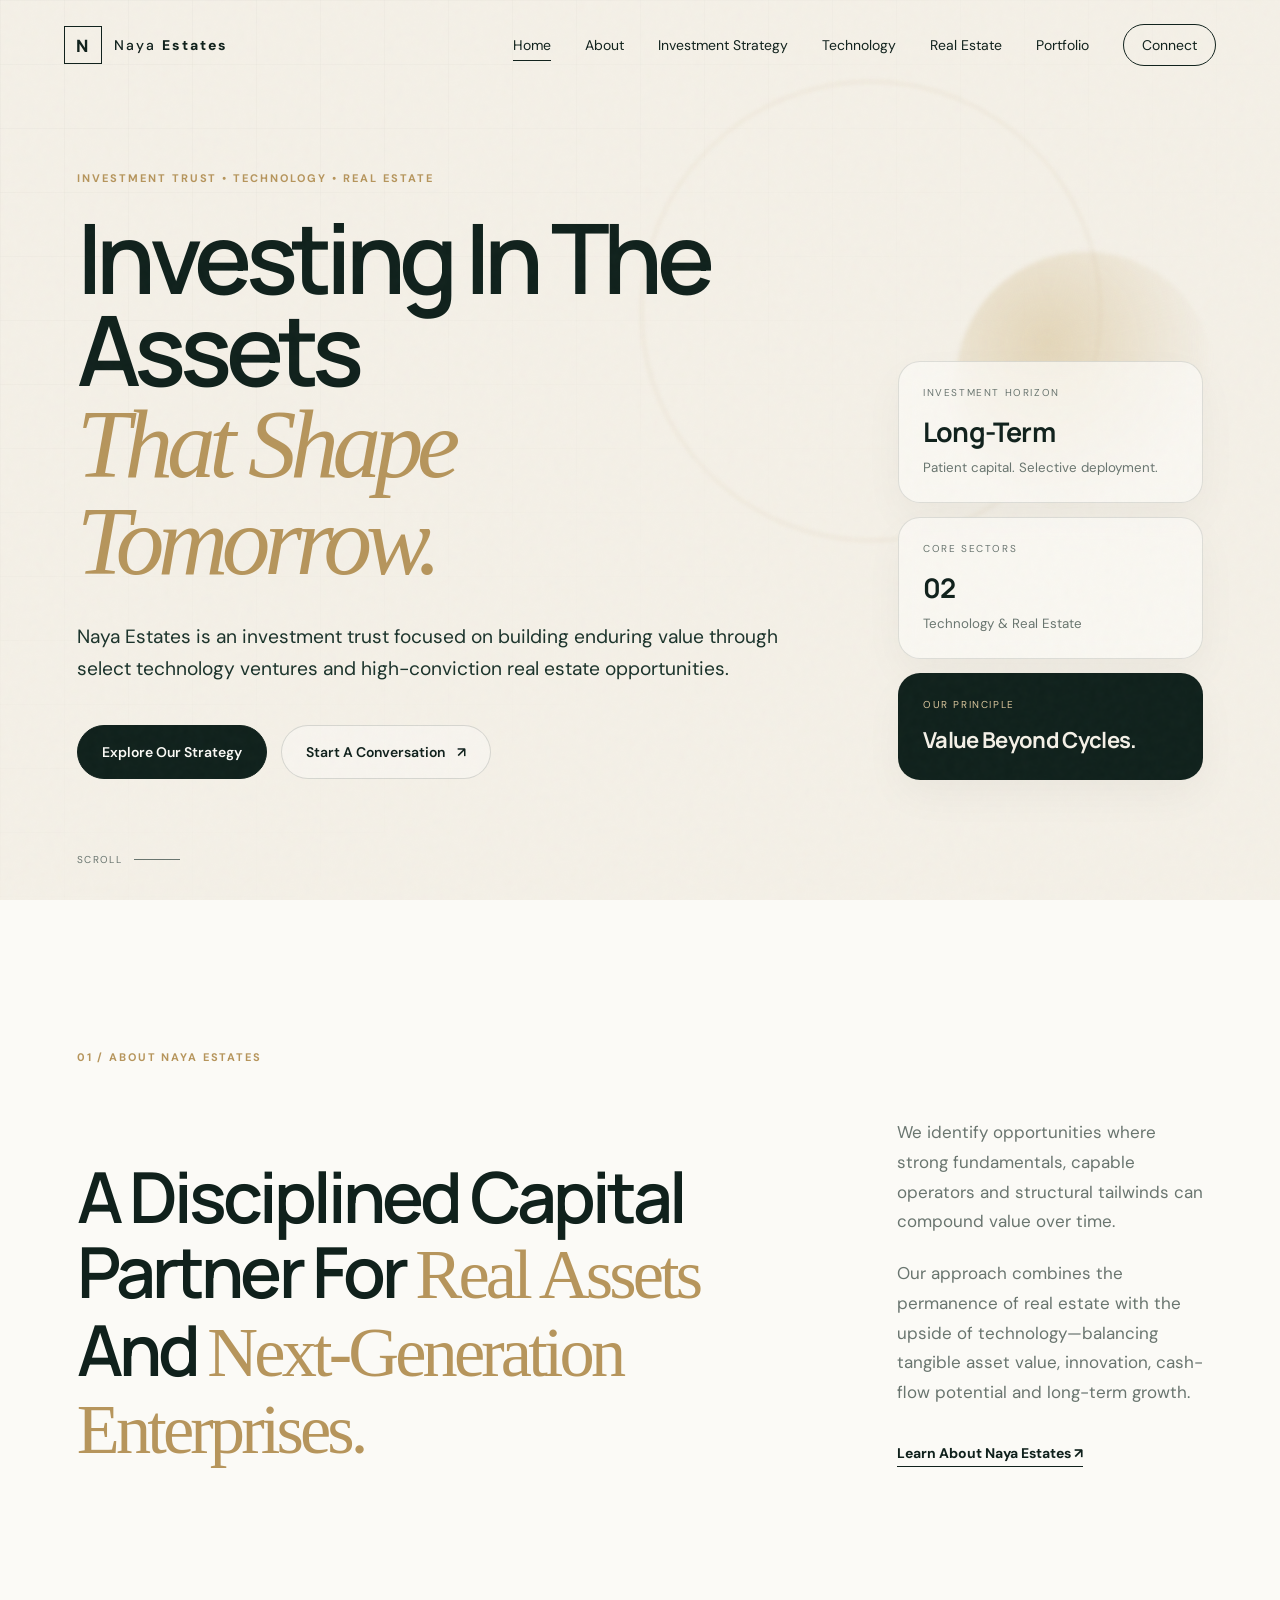
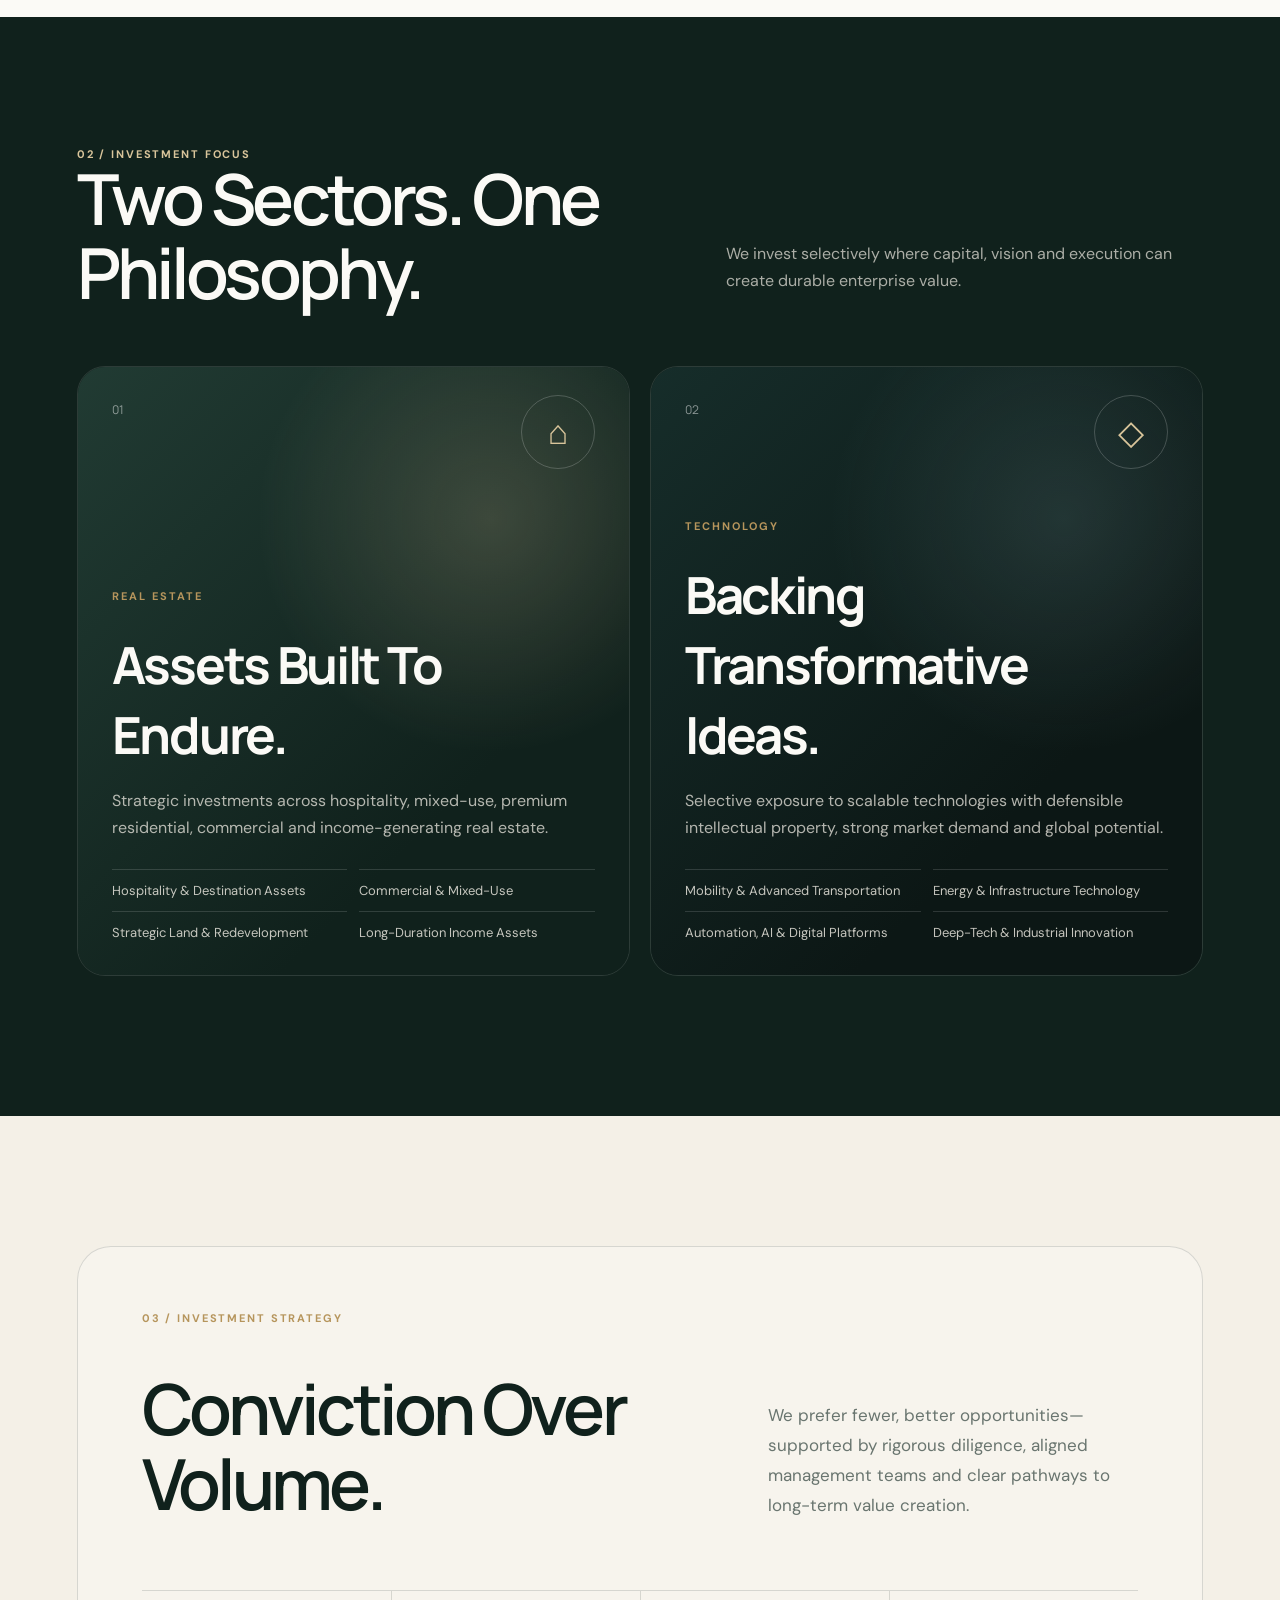
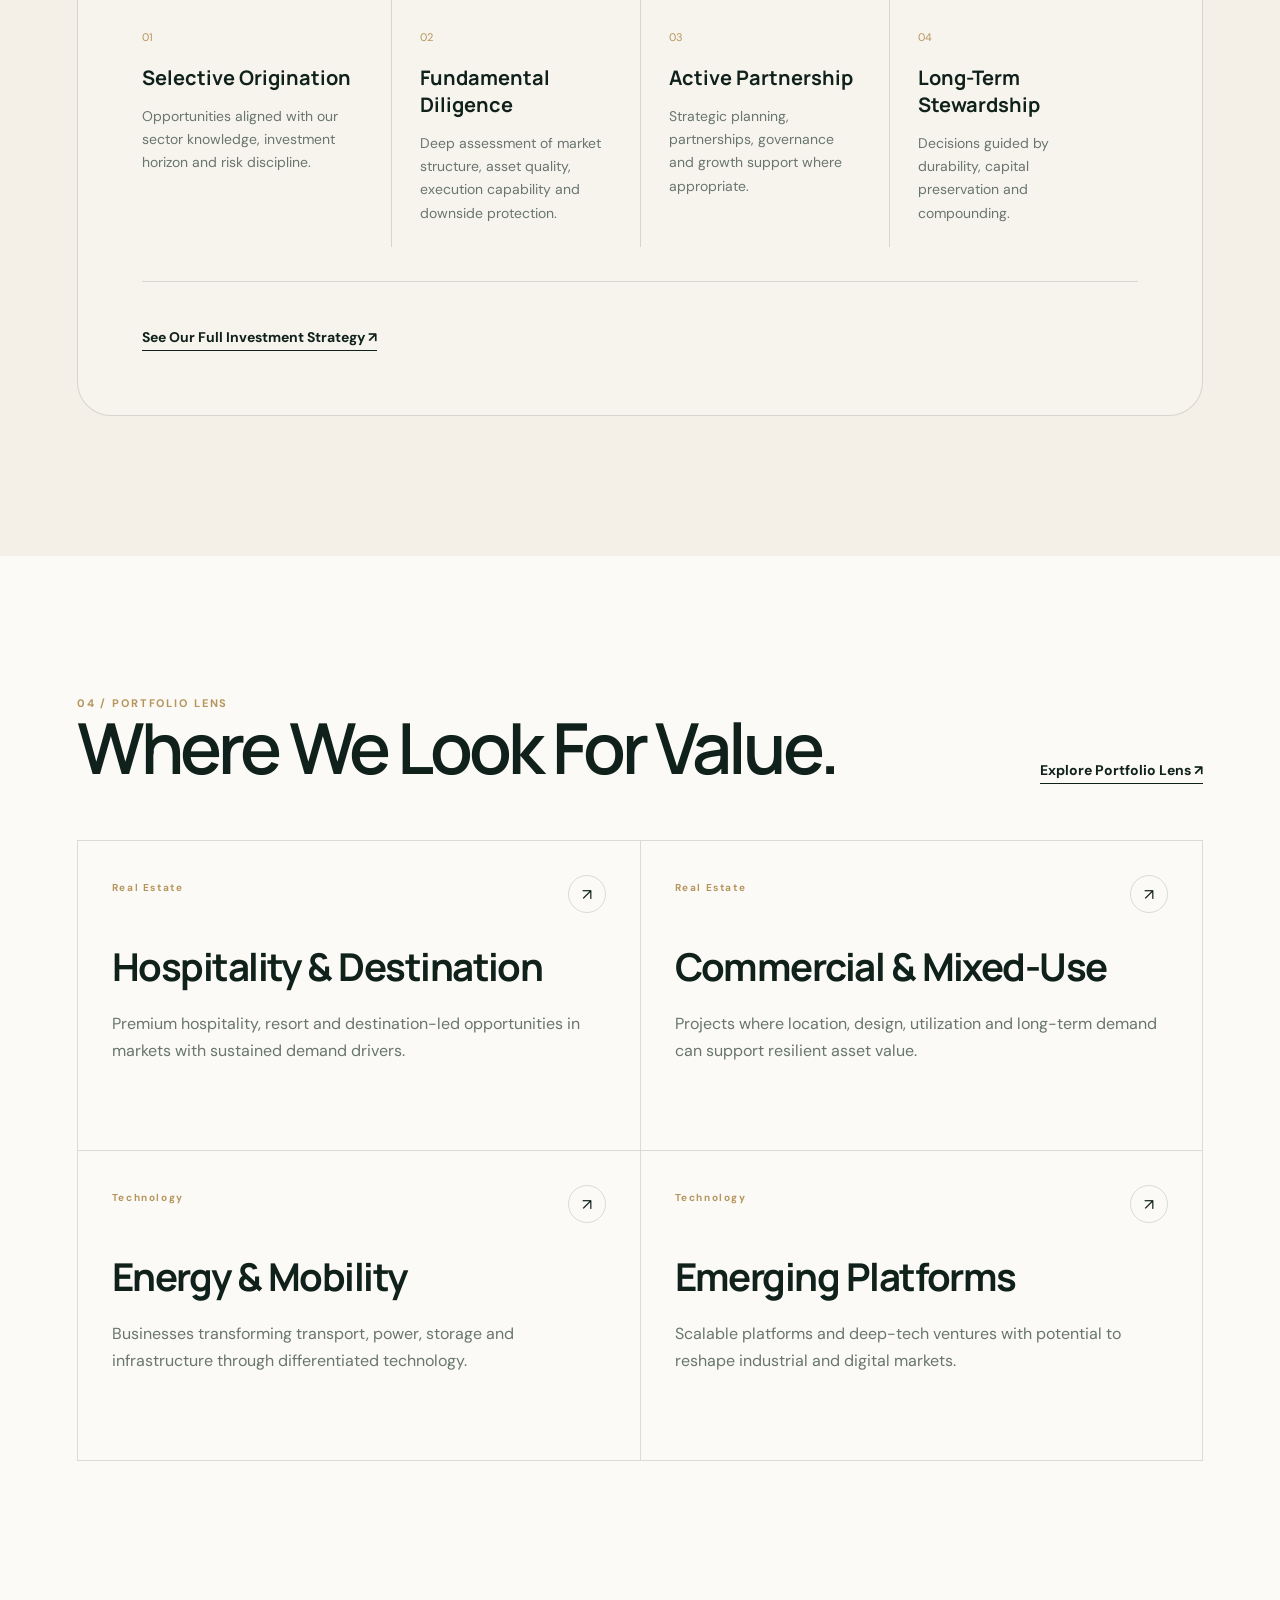
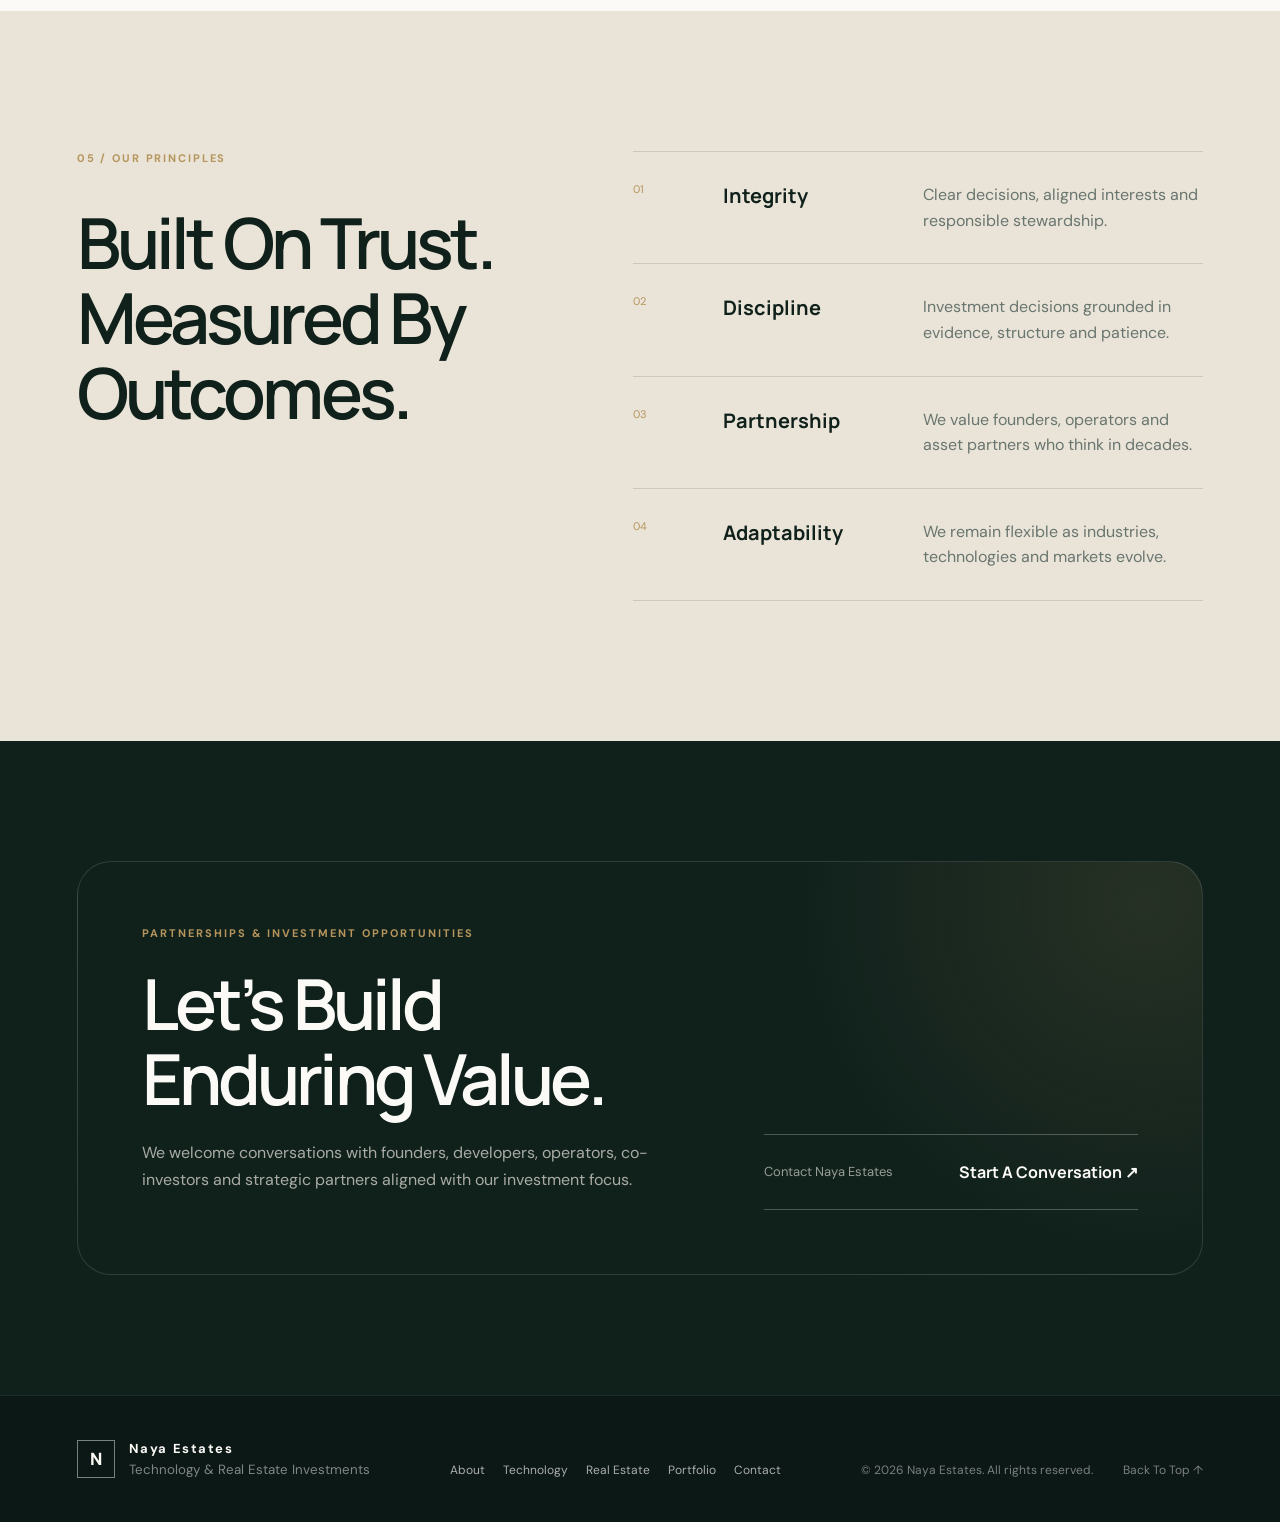
==== index.html @ cbfc8e8f "init" ====
<!DOCTYPE html>
<html lang="en">
<head>
  <meta charset="UTF-8" />
  <meta name="viewport" content="width=device-width, initial-scale=1.0" />
  <meta name="description" content="Naya Estates is an investment trust focused on technology and real estate opportunities designed for long-term value creation." />
  <title>Technology & Real Estate Investments | Naya Estates</title>
  <link rel="preconnect" href="https://fonts.googleapis.com">
  <link rel="preconnect" href="https://fonts.gstatic.com" crossorigin>
  <link href="https://fonts.googleapis.com/css2?family=DM+Sans:wght@400;500;600;700&family=Manrope:wght@400;500;600;700;800&display=swap" rel="stylesheet">
  <link rel="stylesheet" href="styles.css" />
</head>
<body>
  <div class="noise"></div>
  <header class="site-header" id="top">
    <a class="brand" href="index.html" aria-label="Naya Estates home">
      <span class="brand-mark">N</span>
      <span class="brand-text">Naya <strong>Estates</strong></span>
    </a>
    <button class="nav-toggle" aria-label="Toggle navigation" aria-expanded="false"><span></span><span></span></button>
    <nav class="site-nav"><a href="index.html" class="active">Home</a>
<a href="about.html" class="">About</a>
<a href="investment-strategy.html" class="">Investment Strategy</a>
<a href="technology.html" class="">Technology</a>
<a href="real-estate.html" class="">Real Estate</a>
<a href="portfolio.html" class="">Portfolio</a><a href="contact.html" class="nav-cta ">Connect</a></nav>
  </header>
  <main>
<section class="hero section-pad">
  <div class="hero-grid"></div><div class="orb orb-one"></div><div class="orb orb-two"></div>
  <div class="hero-copy reveal">
    <p class="eyebrow">Investment Trust • Technology • Real Estate</p>
    <h1>Investing In The Assets<br><em>That Shape Tomorrow.</em></h1>
    <p class="hero-lead">Naya Estates is an investment trust focused on building enduring value through select technology ventures and high-conviction real estate opportunities.</p>
    <div class="hero-actions"><a class="btn btn-primary" href="investment-strategy.html">Explore Our Strategy</a><a class="btn btn-ghost" href="contact.html">Start A Conversation <span>↗</span></a></div>
  </div>
  <div class="hero-aside reveal delay-1">
    <div class="metric-card"><span class="metric-label">Investment Horizon</span><strong>Long-Term</strong><small>Patient capital. Selective deployment.</small></div>
    <div class="metric-card"><span class="metric-label">Core Sectors</span><strong>02</strong><small>Technology & Real Estate</small></div>
    <div class="metric-card accent-card"><span class="metric-label">Our Principle</span><strong>Value Beyond Cycles.</strong></div>
  </div>
  <a class="scroll-cue" href="#about"><span>Scroll</span><i></i></a>
</section>
<section class="statement section-pad" id="about">
  <div class="section-kicker reveal">01 / About Naya Estates</div>
  <div class="statement-grid">
    <h2 class="reveal">A Disciplined Capital Partner For <span>Real Assets</span> And <span>Next-Generation Enterprises.</span></h2>
    <div class="statement-copy reveal delay-1"><p>We identify opportunities where strong fundamentals, capable operators and structural tailwinds can compound value over time.</p><p>Our approach combines the permanence of real estate with the upside of technology—balancing tangible asset value, innovation, cash-flow potential and long-term growth.</p><a class="text-link" href="about.html">Learn About Naya Estates ↗</a></div>
  </div>
</section>
<section class="focus section-pad">
  <div class="section-head"><div><div class="section-kicker reveal">02 / Investment Focus</div><h2 class="reveal">Two Sectors. One Philosophy.</h2></div><p class="section-intro reveal delay-1">We invest selectively where capital, vision and execution can create durable enterprise value.</p></div>
  <div class="focus-grid">
    <a href="real-estate.html" class="focus-card real-estate reveal"><div class="focus-number">01</div><div class="focus-icon">⌂</div><div class="focus-content"><p class="eyebrow">Real Estate</p><h3>Assets Built To Endure.</h3><p>Strategic investments across hospitality, mixed-use, premium residential, commercial and income-generating real estate.</p><ul><li>Hospitality & Destination Assets</li><li>Commercial & Mixed-Use</li><li>Strategic Land & Redevelopment</li><li>Long-Duration Income Assets</li></ul></div></a>
    <a href="technology.html" class="focus-card technology reveal delay-1"><div class="focus-number">02</div><div class="focus-icon">◇</div><div class="focus-content"><p class="eyebrow">Technology</p><h3>Backing Transformative Ideas.</h3><p>Selective exposure to scalable technologies with defensible intellectual property, strong market demand and global potential.</p><ul><li>Mobility & Advanced Transportation</li><li>Energy & Infrastructure Technology</li><li>Automation, AI & Digital Platforms</li><li>Deep-Tech & Industrial Innovation</li></ul></div></a>
  </div>
</section>
<section class="strategy section-pad">
  <div class="strategy-panel"><div class="section-kicker reveal">03 / Investment Strategy</div><div class="strategy-top"><h2 class="reveal">Conviction Over Volume.</h2><p class="reveal delay-1">We prefer fewer, better opportunities—supported by rigorous diligence, aligned management teams and clear pathways to long-term value creation.</p></div>
  <div class="strategy-grid"><div class="strategy-item reveal"><span>01</span><h3>Selective Origination</h3><p>Opportunities aligned with our sector knowledge, investment horizon and risk discipline.</p></div><div class="strategy-item reveal delay-1"><span>02</span><h3>Fundamental Diligence</h3><p>Deep assessment of market structure, asset quality, execution capability and downside protection.</p></div><div class="strategy-item reveal delay-2"><span>03</span><h3>Active Partnership</h3><p>Strategic planning, partnerships, governance and growth support where appropriate.</p></div><div class="strategy-item reveal delay-3"><span>04</span><h3>Long-Term Stewardship</h3><p>Decisions guided by durability, capital preservation and compounding.</p></div></div>
  <div class="panel-action"><a class="text-link" href="investment-strategy.html">See Our Full Investment Strategy ↗</a></div></div>
</section>
<section class="portfolio section-pad">
  <div class="section-head"><div><div class="section-kicker reveal">04 / Portfolio Lens</div><h2 class="reveal">Where We Look For Value.</h2></div><a class="text-link reveal" href="portfolio.html">Explore Portfolio Lens ↗</a></div>
  <div class="portfolio-grid"><article class="portfolio-card reveal"><span>Real Estate</span><h3>Hospitality & Destination</h3><p>Premium hospitality, resort and destination-led opportunities in markets with sustained demand drivers.</p><div class="card-arrow">↗</div></article><article class="portfolio-card reveal delay-1"><span>Real Estate</span><h3>Commercial & Mixed-Use</h3><p>Projects where location, design, utilization and long-term demand can support resilient asset value.</p><div class="card-arrow">↗</div></article><article class="portfolio-card reveal delay-2"><span>Technology</span><h3>Energy & Mobility</h3><p>Businesses transforming transport, power, storage and infrastructure through differentiated technology.</p><div class="card-arrow">↗</div></article><article class="portfolio-card reveal delay-3"><span>Technology</span><h3>Emerging Platforms</h3><p>Scalable platforms and deep-tech ventures with potential to reshape industrial and digital markets.</p><div class="card-arrow">↗</div></article></div>
</section>
<section class="principles section-pad"><div class="principles-copy reveal"><div class="section-kicker">05 / Our Principles</div><h2>Built On Trust.<br>Measured By Outcomes.</h2></div><div class="principles-list"><div class="principle reveal"><span>01</span><strong>Integrity</strong><p>Clear decisions, aligned interests and responsible stewardship.</p></div><div class="principle reveal delay-1"><span>02</span><strong>Discipline</strong><p>Investment decisions grounded in evidence, structure and patience.</p></div><div class="principle reveal delay-2"><span>03</span><strong>Partnership</strong><p>We value founders, operators and asset partners who think in decades.</p></div><div class="principle reveal delay-3"><span>04</span><strong>Adaptability</strong><p>We remain flexible as industries, technologies and markets evolve.</p></div></div></section>
<section class="contact section-pad"><div class="contact-panel reveal"><div><p class="eyebrow">Partnerships & Investment Opportunities</p><h2>Let’s Build Enduring Value.</h2><p>We welcome conversations with founders, developers, operators, co-investors and strategic partners aligned with our investment focus.</p></div><a href="contact.html" class="contact-link"><span>Contact Naya Estates</span><strong>Start A Conversation ↗</strong></a></div></section>
</main>
  <footer>
    <div class="footer-brand"><span class="brand-mark">N</span><div><strong>Naya Estates</strong><small>Technology & Real Estate Investments</small></div></div>
    <div class="footer-links"><a href="about.html">About</a><a href="technology.html">Technology</a><a href="real-estate.html">Real Estate</a><a href="portfolio.html">Portfolio</a><a href="contact.html">Contact</a></div>
    <div class="footer-meta"><span>© <span id="year"></span> Naya Estates. All rights reserved.</span><a href="#top">Back To Top ↑</a></div>
  </footer>
  <script src="script.js"></script>
</body>
</html>
---- styles.css ----
:root {
  --ink: #10211c;
  --ink-2: #1b332b;
  --cream: #f4f0e7;
  --paper: #fbfaf6;
  --gold: #b6955c;
  --gold-light: #d9c59b;
  --sage: #8a9b90;
  --line: rgba(16, 33, 28, .14);
  --muted: #69756f;
  --white: #fff;
  --radius: 28px;
  --shadow: 0 24px 60px rgba(16, 33, 28, .08);
}

* { box-sizing: border-box; }
html { scroll-behavior: smooth; }
body {
  margin: 0;
  font-family: "DM Sans", sans-serif;
  color: var(--ink);
  background: var(--paper);
  overflow-x: hidden;
}
body.nav-open { overflow: hidden; }

a { color: inherit; text-decoration: none; }
button { font: inherit; }

.noise {
  position: fixed; inset: 0; pointer-events: none; z-index: 50; opacity: .025;
  background-image: url("data:image/svg+xml,%3Csvg viewBox='0 0 120 120' xmlns='http://www.w3.org/2000/svg'%3E%3Cfilter id='n'%3E%3CfeTurbulence type='fractalNoise' baseFrequency='.9' numOctaves='3' stitchTiles='stitch'/%3E%3C/filter%3E%3Crect width='100%25' height='100%25' filter='url(%23n)' opacity='1'/%3E%3C/svg%3E");
}

.site-header {
  position: fixed; top: 0; left: 0; right: 0; z-index: 40;
  display: flex; align-items: center; justify-content: space-between;
  padding: 24px clamp(24px, 5vw, 80px);
  transition: .35s ease;
}
.site-header.scrolled {
  background: rgba(251, 250, 246, .88);
  backdrop-filter: blur(18px);
  border-bottom: 1px solid var(--line);
  padding-top: 15px; padding-bottom: 15px;
}
.brand { display: flex; align-items: center; gap: 12px; letter-spacing: .13em; }
.brand-mark {
  width: 38px; height: 38px; border: 1px solid var(--ink); display: grid; place-items: center;
  font-family: "Manrope"; font-weight: 800; font-size: 17px;
}
.brand-text { font-size: 14px; font-weight: 500; }
.brand-text strong { font-weight: 800; }
.site-nav { display: flex; align-items: center; gap: 34px; font-size: 14px; }
.site-nav a { position: relative; }
.site-nav a:not(.nav-cta)::after {
  content: ""; position: absolute; left: 0; bottom: -7px; height: 1px; width: 0; background: var(--ink); transition: width .25s ease;
}
.site-nav a:hover::after { width: 100%; }
.nav-cta { border: 1px solid var(--ink); padding: 11px 18px; border-radius: 999px; }
.nav-cta:hover { background: var(--ink); color: var(--paper); }
.nav-toggle { display: none; background: transparent; border: 0; width: 42px; height: 42px; padding: 9px; }
.nav-toggle span { display: block; height: 1px; background: var(--ink); margin: 7px 0; transition: .25s ease; }

.section-pad { padding-left: clamp(24px, 6vw, 100px); padding-right: clamp(24px, 6vw, 100px); }
.hero {
  min-height: 100vh; position: relative; display: grid; grid-template-columns: minmax(0, 1.6fr) minmax(280px, .65fr);
  gap: 70px; align-items: center; padding-top: 130px; padding-bottom: 80px; background: var(--cream); overflow: hidden;
}
.hero-grid { position: absolute; inset: 0; opacity: .16; background-image: linear-gradient(var(--line) 1px, transparent 1px), linear-gradient(90deg, var(--line) 1px, transparent 1px); background-size: 64px 64px; mask-image: linear-gradient(to bottom right, black, transparent 75%); }
.orb { position: absolute; border-radius: 50%; filter: blur(2px); }
.orb-one { width: 460px; height: 460px; right: 14%; top: 9%; border: 1px solid rgba(182,149,92,.28); }
.orb-two { width: 260px; height: 260px; right: 5%; top: 28%; background: radial-gradient(circle at 35% 35%, rgba(217,197,155,.6), rgba(182,149,92,.05) 60%, transparent 70%); }
.hero-copy { max-width: 980px; position: relative; z-index: 2; }
.eyebrow { text-transform: uppercase; letter-spacing: .18em; font-size: 11px; font-weight: 700; color: var(--gold); margin: 0 0 26px; }
.hero h1, h2, h3 { font-family: "Manrope", sans-serif; }
.hero h1 { margin: 0; font-size: clamp(52px, 7.6vw, 118px); line-height: .94; letter-spacing: -.065em; font-weight: 600; max-width: 1050px; }
.hero h1 em { font-family: Georgia, serif; font-weight: 400; color: var(--gold); }
.hero-lead { max-width: 720px; margin: 34px 0 0; font-size: clamp(17px, 1.5vw, 22px); line-height: 1.65; color: var(--ink-2); }
.hero-actions { display: flex; gap: 14px; margin-top: 40px; flex-wrap: wrap; }
.btn { display: inline-flex; align-items: center; justify-content: center; min-height: 54px; padding: 0 24px; border-radius: 999px; font-weight: 600; font-size: 14px; transition: .25s ease; }
.btn-primary { background: var(--ink); color: var(--paper); border: 1px solid var(--ink); }
.btn-primary:hover { transform: translateY(-2px); background: var(--ink-2); }
.btn-ghost { border: 1px solid var(--line); background: rgba(255,255,255,.3); }
.btn-ghost span { margin-left: 12px; }
.btn-ghost:hover { border-color: var(--ink); }
.hero-aside { display: grid; gap: 14px; position: relative; z-index: 2; align-self: end; padding-bottom: 40px; }
.metric-card { background: rgba(251,250,246,.72); border: 1px solid rgba(16,33,28,.12); backdrop-filter: blur(10px); padding: 24px; border-radius: 22px; box-shadow: 0 16px 40px rgba(16,33,28,.04); }
.metric-label { display: block; font-size: 10px; text-transform: uppercase; letter-spacing: .16em; color: var(--muted); margin-bottom: 14px; }
.metric-card strong { display: block; font-family: "Manrope"; font-size: 27px; letter-spacing: -.03em; }
.metric-card small { display: block; color: var(--muted); margin-top: 8px; line-height: 1.5; }
.accent-card { background: var(--ink); color: var(--cream); }
.accent-card .metric-label { color: var(--gold-light); }
.accent-card strong { font-size: 22px; }
.scroll-cue { position: absolute; left: clamp(24px, 6vw, 100px); bottom: 34px; display: flex; gap: 12px; align-items: center; font-size: 10px; letter-spacing: .14em; text-transform: uppercase; color: var(--muted); }
.scroll-cue i { width: 46px; height: 1px; background: currentColor; }

.section-kicker { font-size: 11px; text-transform: uppercase; letter-spacing: .17em; color: var(--gold); font-weight: 700; }
.statement { padding-top: 150px; padding-bottom: 150px; }
.statement-grid { display: grid; grid-template-columns: minmax(0, 1.55fr) minmax(260px, .65fr); gap: 90px; margin-top: 54px; align-items: end; }
.statement h2, .section-head h2, .strategy h2, .principles h2, .contact h2 { margin: 0; font-size: clamp(40px, 5.5vw, 82px); line-height: 1.06; letter-spacing: -.055em; font-weight: 600; }
.statement h2 span { font-family: Georgia, serif; font-weight: 400; color: var(--gold); }
.statement-copy p { color: var(--muted); font-size: 17px; line-height: 1.75; margin: 0 0 22px; }

.focus { padding-top: 130px; padding-bottom: 140px; background: var(--ink); color: var(--paper); }
.section-head { display: flex; align-items: end; justify-content: space-between; gap: 40px; margin-bottom: 56px; }
.focus .section-kicker { color: var(--gold-light); }
.focus .section-intro { color: rgba(244,240,231,.68); }
.section-intro { max-width: 480px; line-height: 1.7; color: var(--muted); }
.focus-grid { display: grid; grid-template-columns: 1fr 1fr; gap: 20px; }
.focus-card { min-height: 610px; border-radius: var(--radius); padding: 34px; overflow: hidden; position: relative; display: flex; flex-direction: column; justify-content: space-between; border: 1px solid rgba(255,255,255,.12); }
.focus-card::before { content: ""; position: absolute; inset: 0; transition: transform .5s ease; }
.focus-card:hover::before { transform: scale(1.04); }
.real-estate::before { background: radial-gradient(circle at 75% 25%, rgba(217,197,155,.2), transparent 38%), linear-gradient(135deg, #213b33, #10211c 70%); }
.technology::before { background: radial-gradient(circle at 75% 25%, rgba(122,160,165,.18), transparent 38%), linear-gradient(135deg, #162d2a, #0c1715 70%); }
.focus-number, .focus-icon, .focus-content { position: relative; z-index: 1; }
.focus-number { font-family: "Manrope"; font-size: 12px; color: rgba(255,255,255,.5); }
.focus-icon { position: absolute; right: 34px; top: 28px; width: 74px; height: 74px; border-radius: 50%; border: 1px solid rgba(255,255,255,.2); display: grid; place-items: center; font-size: 34px; color: var(--gold-light); }
.focus-content { max-width: 610px; }
.focus-card h3 { margin: 0 0 18px; font-size: clamp(34px, 4vw, 58px); letter-spacing: -.045em; }
.focus-card p:not(.eyebrow) { color: rgba(244,240,231,.72); max-width: 540px; line-height: 1.7; }
.focus-card ul { list-style: none; padding: 0; margin: 28px 0 0; display: grid; grid-template-columns: 1fr 1fr; gap: 12px; }
.focus-card li { border-top: 1px solid rgba(255,255,255,.14); padding-top: 12px; font-size: 13px; color: rgba(244,240,231,.8); }

.strategy { padding-top: 130px; padding-bottom: 140px; background: var(--cream); }
.strategy-panel { border: 1px solid var(--line); border-radius: 34px; padding: clamp(28px, 5vw, 70px); background: rgba(255,255,255,.28); }
.strategy-top { display: grid; grid-template-columns: 1.2fr .8fr; gap: 70px; align-items: end; margin-top: 46px; padding-bottom: 70px; border-bottom: 1px solid var(--line); }
.strategy-top p { margin: 0; color: var(--muted); font-size: 17px; line-height: 1.75; }
.strategy-grid { display: grid; grid-template-columns: repeat(4, 1fr); }
.strategy-item { padding: 34px 28px 8px 0; }
.strategy-item + .strategy-item { border-left: 1px solid var(--line); padding-left: 28px; }
.strategy-item span { font-size: 11px; color: var(--gold); }
.strategy-item h3 { font-size: 20px; margin: 18px 0 12px; }
.strategy-item p { color: var(--muted); line-height: 1.65; font-size: 14px; }

.portfolio { padding-top: 140px; padding-bottom: 150px; }
.portfolio-grid { display: grid; grid-template-columns: repeat(2, 1fr); border-top: 1px solid var(--line); border-left: 1px solid var(--line); }
.portfolio-card { position: relative; min-height: 310px; padding: 34px; border-right: 1px solid var(--line); border-bottom: 1px solid var(--line); transition: .3s ease; }
.portfolio-card:hover { background: var(--cream); }
.portfolio-card > span { font-size: 10px; letter-spacing: .16em; color: var(--gold); font-weight: 700; }
.portfolio-card h3 { font-size: clamp(27px, 3vw, 42px); letter-spacing: -.04em; max-width: 440px; margin: 44px 0 18px; }
.portfolio-card p { max-width: 500px; color: var(--muted); line-height: 1.65; }
.card-arrow { position: absolute; top: 34px; right: 34px; width: 38px; height: 38px; border: 1px solid var(--line); border-radius: 50%; display: grid; place-items: center; }

.principles { padding-top: 140px; padding-bottom: 140px; background: #eae4d8; display: grid; grid-template-columns: .9fr 1.1fr; gap: 90px; }
.principles-copy { position: sticky; top: 120px; align-self: start; }
.principles-copy h2 { margin-top: 40px; }
.principles-list { border-top: 1px solid var(--line); }
.principle { display: grid; grid-template-columns: 70px 180px 1fr; gap: 20px; padding: 30px 0; border-bottom: 1px solid var(--line); align-items: start; }
.principle span { color: var(--gold); font-size: 11px; }
.principle strong { font-family: "Manrope"; font-size: 20px; }
.principle p { margin: 0; color: var(--muted); line-height: 1.6; }

.contact { padding-top: 120px; padding-bottom: 120px; background: var(--ink); color: var(--paper); }
.contact-panel { padding: clamp(34px, 5vw, 72px); border: 1px solid rgba(255,255,255,.13); border-radius: 34px; display: grid; grid-template-columns: 1.2fr .8fr; gap: 60px; align-items: end; background: radial-gradient(circle at 95% 10%, rgba(182,149,92,.14), transparent 32%); }
.contact h2 { margin-bottom: 24px; }
.contact p:not(.eyebrow) { max-width: 660px; color: rgba(244,240,231,.67); line-height: 1.7; }
.contact-link { padding: 26px 0; border-top: 1px solid rgba(255,255,255,.25); border-bottom: 1px solid rgba(255,255,255,.25); display: flex; justify-content: space-between; gap: 18px; align-items: center; }
.contact-link span { color: rgba(244,240,231,.6); font-size: 13px; }
.contact-link strong { font-family: "Manrope"; font-size: 16px; }

footer { background: #0c1815; color: var(--paper); padding: 44px clamp(24px, 6vw, 100px); display: flex; justify-content: space-between; align-items: end; gap: 40px; border-top: 1px solid rgba(255,255,255,.08); }
.footer-brand { display: flex; gap: 14px; align-items: center; }
.footer-brand .brand-mark { border-color: rgba(255,255,255,.45); }
.footer-brand strong { display: block; letter-spacing: .12em; font-size: 13px; }
.footer-brand small { display: block; color: rgba(255,255,255,.48); margin-top: 4px; }
.footer-meta { display: flex; gap: 30px; color: rgba(255,255,255,.45); font-size: 12px; }

.reveal { opacity: 0; transform: translateY(22px); transition: opacity .7s ease, transform .7s ease; }
.reveal.visible { opacity: 1; transform: none; }
.delay-1 { transition-delay: .08s; }
.delay-2 { transition-delay: .16s; }
.delay-3 { transition-delay: .24s; }

@media (max-width: 1000px) {
  .site-nav { position: fixed; inset: 0; background: var(--paper); z-index: -1; display: flex; flex-direction: column; justify-content: center; align-items: center; gap: 28px; font-size: 26px; opacity: 0; visibility: hidden; transition: .25s ease; }
  body.nav-open .site-nav { opacity: 1; visibility: visible; z-index: 35; }
  .nav-toggle { display: block; z-index: 41; }
  body.nav-open .nav-toggle span:first-child { transform: translateY(4px) rotate(45deg); }
  body.nav-open .nav-toggle span:last-child { transform: translateY(-4px) rotate(-45deg); }
  .hero { grid-template-columns: 1fr; align-content: center; }
  .hero-aside { display: grid; grid-template-columns: repeat(3, 1fr); padding: 0; }
  .statement-grid, .strategy-top, .principles, .contact-panel { grid-template-columns: 1fr; gap: 44px; }
  .focus-grid { grid-template-columns: 1fr; }
  .strategy-grid { grid-template-columns: 1fr 1fr; }
  .strategy-item:nth-child(3) { border-left: 0; padding-left: 0; border-top: 1px solid var(--line); }
  .strategy-item:nth-child(4) { border-top: 1px solid var(--line); }
  .principles-copy { position: relative; top: auto; }
}

@media (max-width: 700px) {
  .site-header { padding: 18px 20px; }
  .brand-text { font-size: 12px; }
  .hero { padding-top: 120px; min-height: auto; padding-bottom: 90px; }
  .hero h1 { font-size: clamp(50px, 15vw, 70px); }
  .hero-aside { grid-template-columns: 1fr; }
  .metric-card { padding: 20px; }
  .scroll-cue { display: none; }
  .statement, .focus, .strategy, .portfolio, .principles { padding-top: 90px; padding-bottom: 90px; }
  .statement-grid { margin-top: 36px; }
  .section-head { align-items: start; flex-direction: column; }
  .focus-card { min-height: 560px; padding: 26px; }
  .focus-icon { right: 26px; top: 24px; }
  .focus-card ul { grid-template-columns: 1fr; }
  .strategy-grid, .portfolio-grid { grid-template-columns: 1fr; }
  .strategy-item, .strategy-item + .strategy-item { border-left: 0; border-top: 1px solid var(--line); padding-left: 0; }
  .principle { grid-template-columns: 46px 1fr; }
  .principle p { grid-column: 2; }
  .contact-link { align-items: flex-start; flex-direction: column; }
  footer { align-items: flex-start; flex-direction: column; }
  .footer-meta { flex-direction: column; gap: 8px; }
}

/* Multi-page additions */
.site-nav a.active:not(.nav-cta)::after { width: 100%; }
.site-nav .nav-cta.active { background: var(--ink); color: var(--paper); }
.text-link { display: inline-flex; align-items: center; gap: 8px; margin-top: 14px; font-size: 14px; font-weight: 700; border-bottom: 1px solid currentColor; padding-bottom: 4px; }
.panel-action { padding-top: 32px; border-top: 1px solid var(--line); margin-top: 34px; }

.page-hero { min-height: 78vh; padding-top: 180px; padding-bottom: 100px; display: flex; flex-direction: column; justify-content: flex-end; position: relative; overflow: hidden; background: var(--cream); }
.page-hero h1 { max-width: 1180px; margin: 0; font-family: "Manrope", sans-serif; font-size: clamp(56px, 8vw, 118px); line-height: .96; letter-spacing: -.065em; font-weight: 600; position: relative; z-index: 2; }
.page-lead { max-width: 760px; margin: 32px 0 0; font-size: clamp(18px, 1.7vw, 24px); line-height: 1.65; color: var(--muted); position: relative; z-index: 2; }
.page-orb { position: absolute; width: 580px; height: 580px; border-radius: 50%; right: -110px; top: 80px; border: 1px solid rgba(182,149,92,.28); }
.page-orb::after { content:""; position:absolute; width:280px; height:280px; border-radius:50%; inset:110px; background:radial-gradient(circle at 35% 35%, rgba(217,197,155,.45), transparent 68%); }
.compact-hero { min-height: 64vh; }

.editorial { padding-top: 140px; padding-bottom: 150px; }
.editorial-grid { display: grid; grid-template-columns: 1.05fr .75fr; gap: 110px; margin-top: 54px; align-items: start; }
.editorial h2, .process-section h2, .criteria h2, .sector-band h2, .theme-section h2, .contact-page h2, .split-cta h2 { margin: 0; font-family: "Manrope", sans-serif; font-size: clamp(42px, 5.5vw, 78px); line-height: 1.05; letter-spacing: -.055em; font-weight: 600; }
.rich-copy { max-width: 700px; }
.rich-copy p { margin: 0 0 26px; color: var(--muted); font-size: 17px; line-height: 1.8; }

.dark-section { background: var(--ink); color: var(--paper); padding-top: 130px; padding-bottom: 140px; }
.dark-section .section-kicker { color: var(--gold-light); }
.dark-section h2 { margin: 0; font-size: clamp(42px, 5.5vw, 78px); line-height: 1.05; letter-spacing: -.055em; }
.value-grid { display:grid; grid-template-columns:repeat(4,1fr); margin-top: 60px; border-top:1px solid rgba(255,255,255,.15); border-left:1px solid rgba(255,255,255,.15); }
.value-card { min-height: 310px; padding: 30px; border-right:1px solid rgba(255,255,255,.15); border-bottom:1px solid rgba(255,255,255,.15); }
.value-card span, .process-card span, .timeline-item span, .theme-card span, .guidance-item span { color: var(--gold); font-size: 11px; letter-spacing: .12em; }
.value-card h3 { margin: 80px 0 16px; font-size: 24px; }
.value-card p { color: rgba(244,240,231,.66); line-height: 1.7; }

.timeline-section, .process-section, .theme-section { padding-top: 140px; padding-bottom: 150px; }
.timeline { margin-top: 60px; border-top: 1px solid var(--line); }
.timeline-item { display:grid; grid-template-columns: 70px 220px 1fr; gap:30px; align-items:start; padding:30px 0; border-bottom:1px solid var(--line); }
.timeline-item h3 { margin:0; font-size:24px; }
.timeline-item p { margin:0; color:var(--muted); line-height:1.7; max-width:650px; }

.process-section { background: var(--cream); }
.process-grid { display:grid; grid-template-columns: repeat(3,1fr); gap:16px; margin-top:60px; }
.process-card { min-height: 300px; padding:30px; border:1px solid var(--line); border-radius:24px; background:rgba(255,255,255,.32); }
.process-card h3 { margin:72px 0 14px; font-size:24px; }
.process-card p { color:var(--muted); line-height:1.7; }

.criteria { display:grid; grid-template-columns:.85fr 1.15fr; gap:90px; padding-top:140px; padding-bottom:150px; }
.criteria-list { border-top:1px solid var(--line); }
.criteria-row { display:grid; grid-template-columns:230px 1fr; gap:30px; padding:28px 0; border-bottom:1px solid var(--line); }
.criteria-row strong { font-family:"Manrope"; font-size:19px; }
.criteria-row p { margin:0; color:var(--muted); line-height:1.65; }

.tech-hero { background: linear-gradient(135deg,#f4f0e7 0%,#e7eee9 100%); }
.tech-grid-art { position:absolute; inset:0; opacity:.28; background-image:linear-gradient(rgba(16,33,28,.12) 1px,transparent 1px),linear-gradient(90deg,rgba(16,33,28,.12) 1px,transparent 1px); background-size:72px 72px; mask-image:linear-gradient(90deg,transparent,black); }
.real-hero { background:#ece5d9; }
.real-arch { position:absolute; width:620px; height:620px; border:1px solid rgba(16,33,28,.16); border-radius:310px 310px 0 0; right:-40px; bottom:-210px; }
.real-arch::before,.real-arch::after { content:""; position:absolute; border:1px solid rgba(182,149,92,.35); border-radius:260px 260px 0 0; }
.real-arch::before { inset:55px; bottom:0; }
.real-arch::after { inset:110px; bottom:0; }

.sector-band { background:var(--ink); color:var(--paper); padding-top:130px; padding-bottom:140px; }
.sector-band .section-kicker { color:var(--gold-light); }
.sector-grid { display:grid; grid-template-columns:repeat(2,1fr); gap:18px; }
.sector-card { position:relative; min-height:340px; padding:34px; border:1px solid rgba(255,255,255,.14); border-radius:26px; background:rgba(255,255,255,.025); }
.sector-icon { width:52px; height:52px; border-radius:50%; border:1px solid rgba(255,255,255,.2); display:grid; place-items:center; color:var(--gold-light); font-size:11px; }
.sector-card h3 { margin:70px 0 16px; font-size:clamp(28px,3vw,42px); letter-spacing:-.04em; }
.sector-card p { max-width:600px; color:rgba(244,240,231,.66); line-height:1.7; }
.estate-band { background:#193229; }

.portfolio-intro { padding-top:140px; padding-bottom:150px; }
.allocation-grid { display:grid; grid-template-columns:1fr 1fr; gap:20px; margin-top:50px; }
.allocation-card { min-height:500px; padding:40px; border-radius:30px; background:#eae4d8; display:flex; flex-direction:column; align-items:flex-start; }
.allocation-card span { font-size:11px; text-transform:uppercase; letter-spacing:.16em; color:var(--gold); font-weight:700; }
.allocation-card h2 { font-size:clamp(48px,6vw,84px); letter-spacing:-.055em; margin:90px 0 18px; }
.allocation-card p { max-width:560px; color:var(--muted); font-size:17px; line-height:1.7; }
.allocation-card .text-link { margin-top:auto; }
.tech-allocation { background:var(--ink); color:var(--paper); }
.tech-allocation p { color:rgba(244,240,231,.65); }
.theme-section { background:var(--cream); }
.theme-grid { display:grid; grid-template-columns:repeat(3,1fr); border-top:1px solid var(--line); border-left:1px solid var(--line); }
.theme-card { min-height:300px; padding:30px; border-right:1px solid var(--line); border-bottom:1px solid var(--line); }
.theme-card h3 { margin:70px 0 14px; font-size:24px; }
.theme-card p { color:var(--muted); line-height:1.65; }
.disclosure { padding-top:70px; padding-bottom:70px; display:grid; grid-template-columns:220px 1fr; gap:60px; border-top:1px solid var(--line); }
.disclosure p { margin:0; max-width:900px; color:var(--muted); line-height:1.75; }

.split-cta { padding-top:90px; padding-bottom:90px; display:flex; justify-content:space-between; align-items:end; gap:50px; background:#ece6da; }
.split-cta h2 { max-width:900px; }
.dark-cta { background:var(--ink); color:var(--paper); }
.btn-light { background:var(--paper); color:var(--ink); border:1px solid var(--paper); }
.btn-outline-light { border:1px solid rgba(255,255,255,.35); color:var(--paper); }
.cta-buttons { display:flex; gap:12px; flex-wrap:wrap; }

.contact-page { padding-top:130px; padding-bottom:150px; display:grid; grid-template-columns:.8fr 1.2fr; gap:100px; background:var(--paper); }
.contact-info > p { color:var(--muted); line-height:1.75; max-width:620px; }
.contact-info h2 { margin:36px 0 24px; }
.contact-detail { display:grid; gap:7px; padding:20px 0; border-bottom:1px solid var(--line); }
.contact-detail:first-of-type { margin-top:42px; border-top:1px solid var(--line); }
.contact-detail span { color:var(--gold); font-size:11px; text-transform:uppercase; letter-spacing:.15em; font-weight:700; }
.contact-detail a,.contact-detail strong { font-family:"Manrope"; font-size:16px; }
.inquiry-form { padding:36px; border:1px solid var(--line); border-radius:28px; background:var(--cream); }
.inquiry-form label { display:grid; gap:9px; font-size:12px; font-weight:700; margin-bottom:20px; }
.field-row { display:grid; grid-template-columns:1fr 1fr; gap:16px; }
.inquiry-form input,.inquiry-form select,.inquiry-form textarea { width:100%; border:1px solid var(--line); background:rgba(255,255,255,.65); border-radius:12px; padding:14px 15px; color:var(--ink); font:inherit; outline:none; }
.inquiry-form input:focus,.inquiry-form select:focus,.inquiry-form textarea:focus { border-color:var(--gold); }
.form-note { display:block; margin-top:15px; color:var(--muted); line-height:1.5; }
.contact-guidance { padding-top:90px; padding-bottom:120px; background:#eae4d8; }
.guidance-grid { display:grid; grid-template-columns:repeat(4,1fr); gap:20px; margin-top:42px; }
.guidance-item { border-top:1px solid var(--line); padding-top:24px; }
.guidance-item h3 { margin:38px 0 12px; font-size:22px; }
.guidance-item p { color:var(--muted); line-height:1.6; }

.footer-links { display:flex; flex-wrap:wrap; gap:18px; font-size:12px; color:rgba(255,255,255,.65); }
footer { flex-wrap:wrap; }

@media (max-width: 1150px) {
  .site-nav { gap:20px; font-size:13px; }
}
@media (max-width:1000px) {
  .editorial-grid,.criteria,.contact-page { grid-template-columns:1fr; gap:48px; }
  .value-grid { grid-template-columns:1fr 1fr; }
  .process-grid,.theme-grid { grid-template-columns:1fr 1fr; }
  .allocation-grid { grid-template-columns:1fr; }
  .guidance-grid { grid-template-columns:1fr 1fr; }
}
@media (max-width:700px) {
  .page-hero { min-height:68vh; padding-top:130px; padding-bottom:70px; }
  .page-hero h1 { font-size:clamp(46px,14vw,70px); }
  .editorial,.timeline-section,.process-section,.criteria,.portfolio-intro,.theme-section,.contact-page { padding-top:90px; padding-bottom:90px; }
  .value-grid,.process-grid,.sector-grid,.theme-grid,.guidance-grid { grid-template-columns:1fr; }
  .timeline-item { grid-template-columns:44px 1fr; }
  .timeline-item p { grid-column:2; }
  .criteria-row { grid-template-columns:1fr; gap:10px; }
  .allocation-card { min-height:420px; padding:28px; }
  .allocation-card h2 { margin-top:70px; }
  .disclosure { grid-template-columns:1fr; gap:20px; }
  .split-cta { align-items:flex-start; flex-direction:column; }
  .field-row { grid-template-columns:1fr; gap:0; }
  .inquiry-form { padding:24px; }
  .footer-links { width:100%; }
}
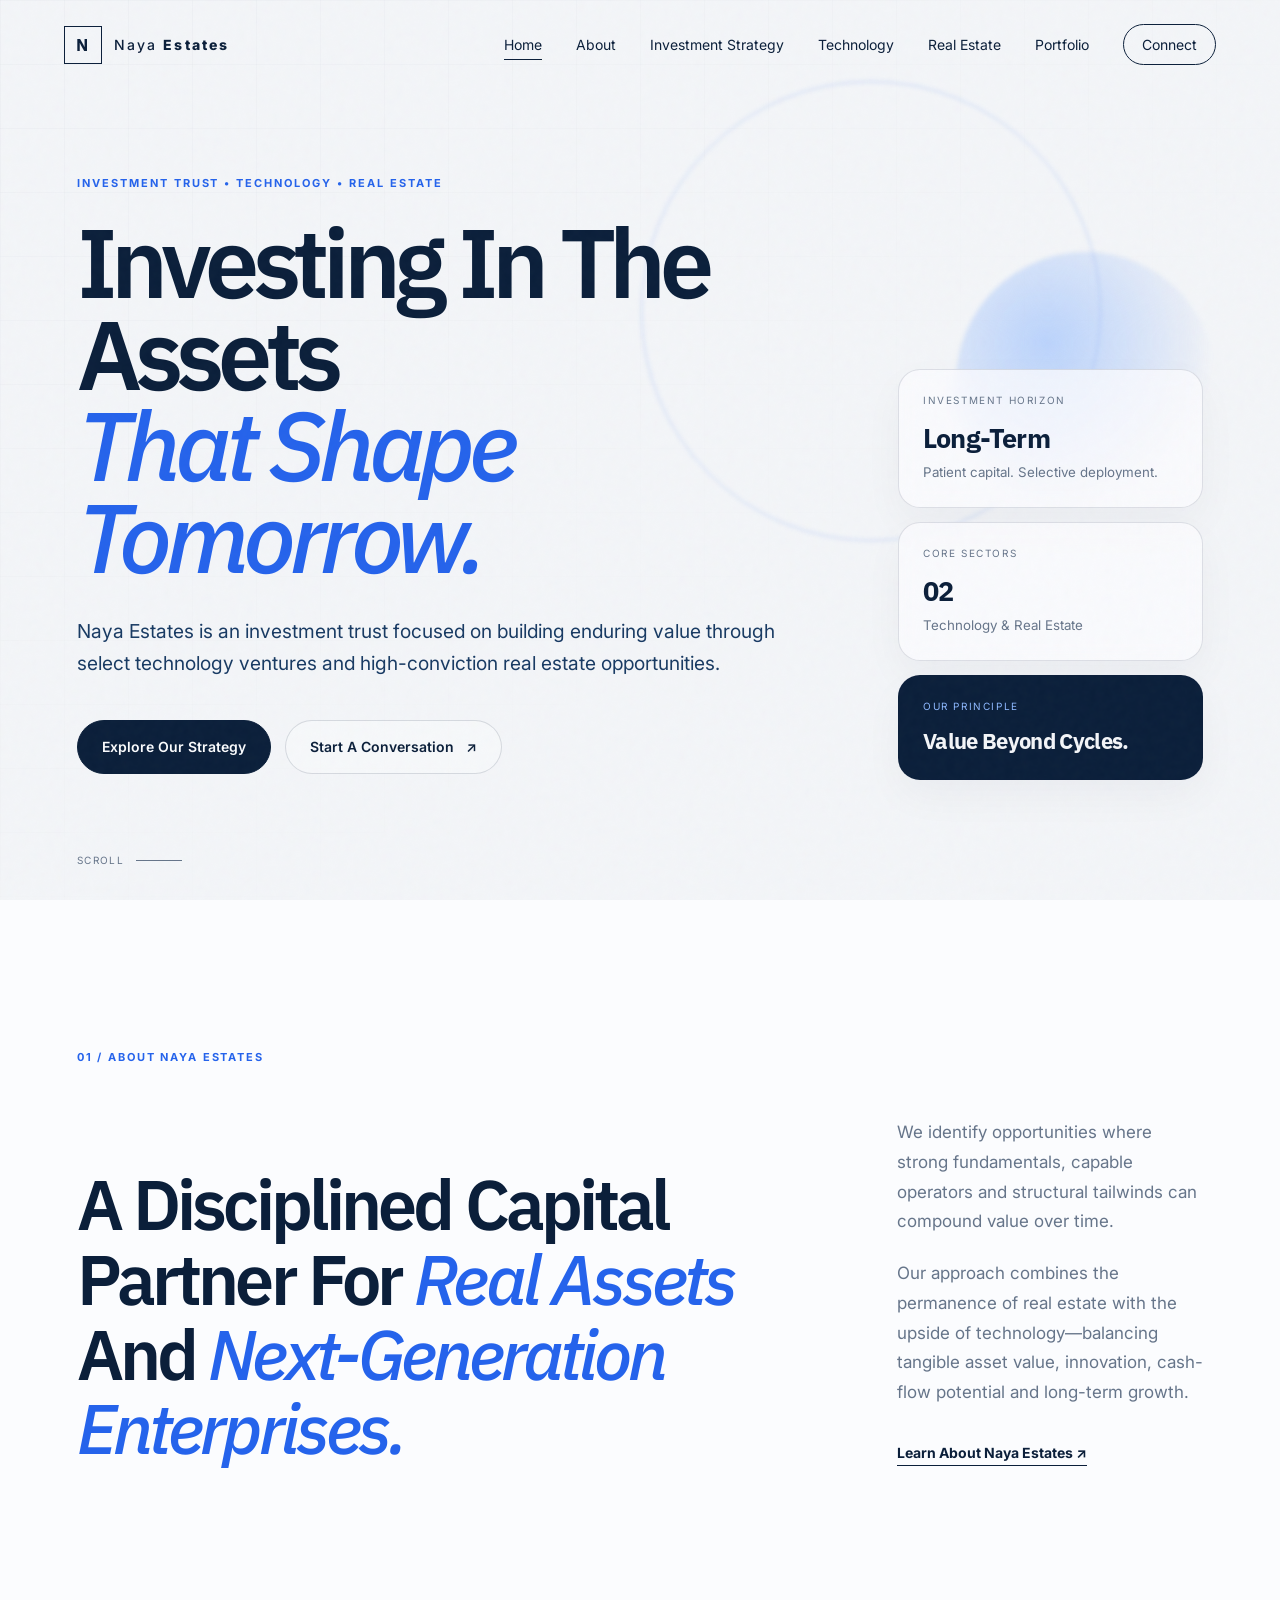
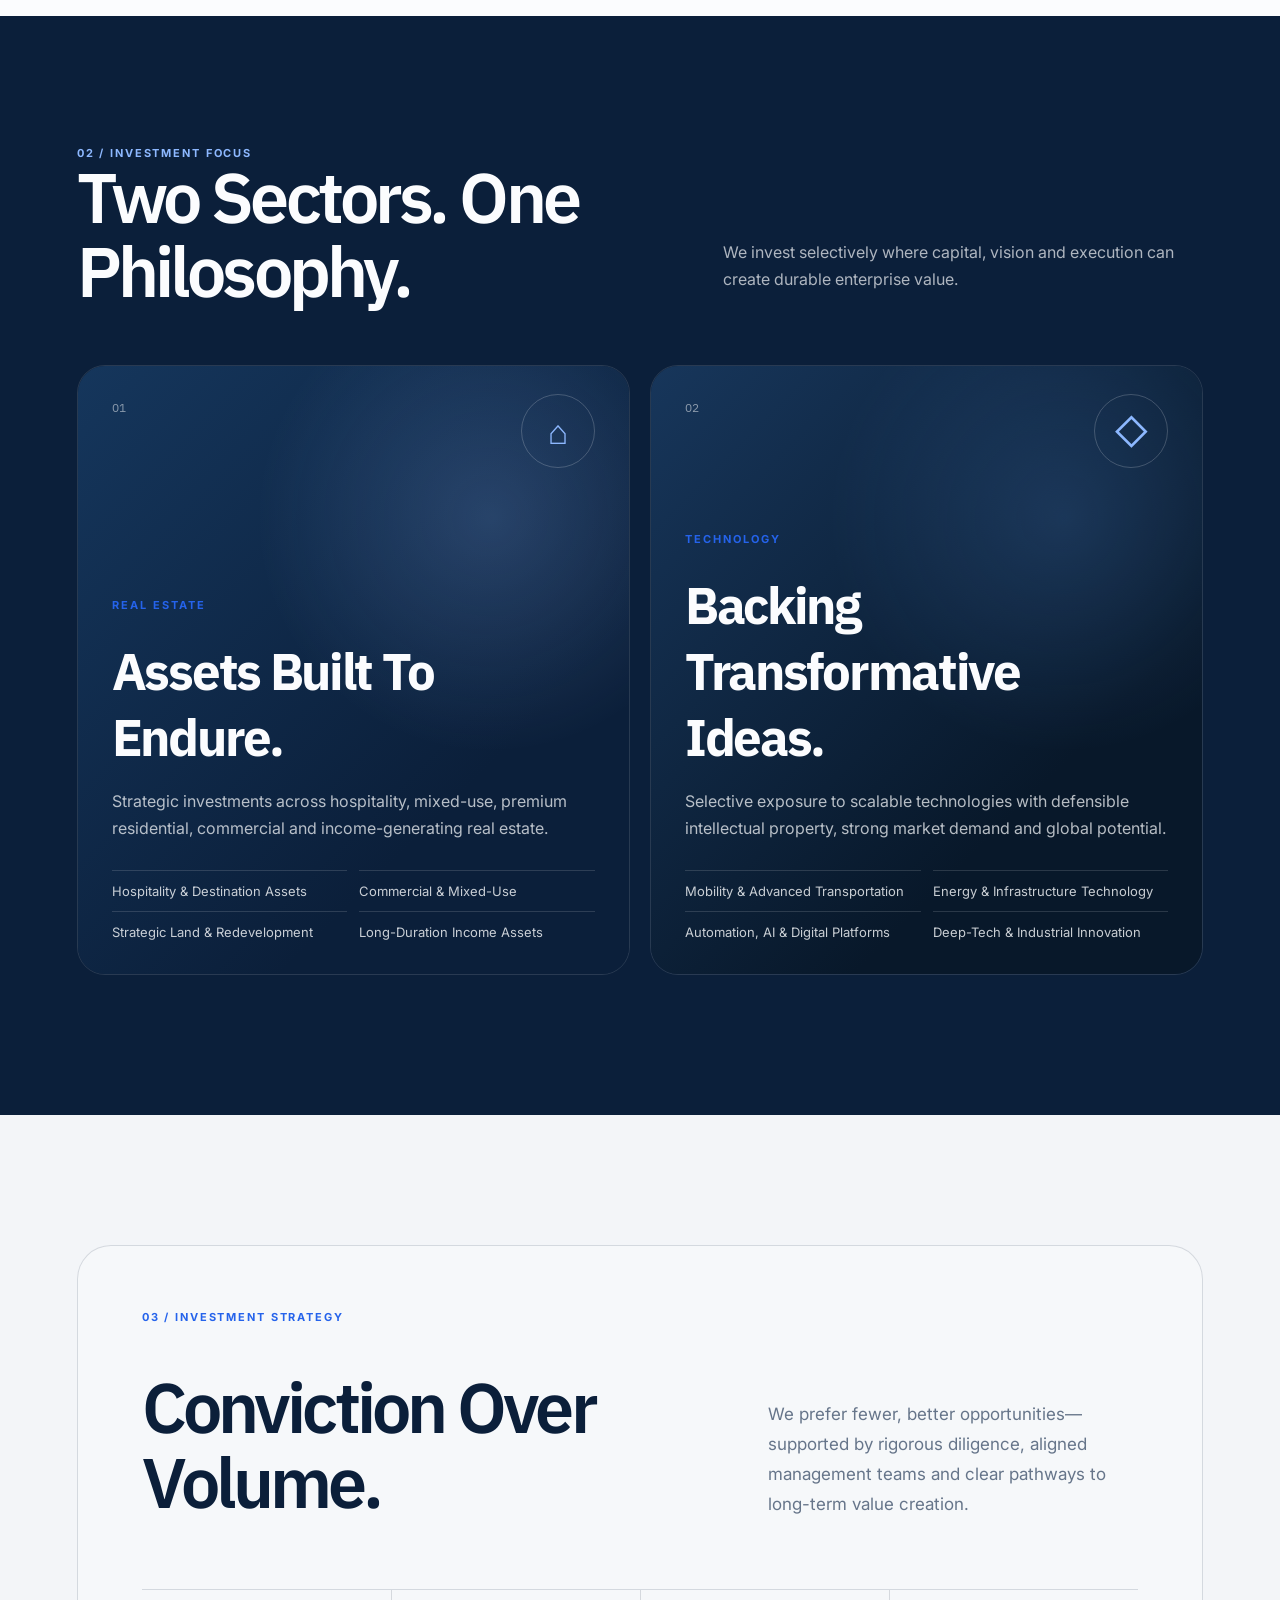
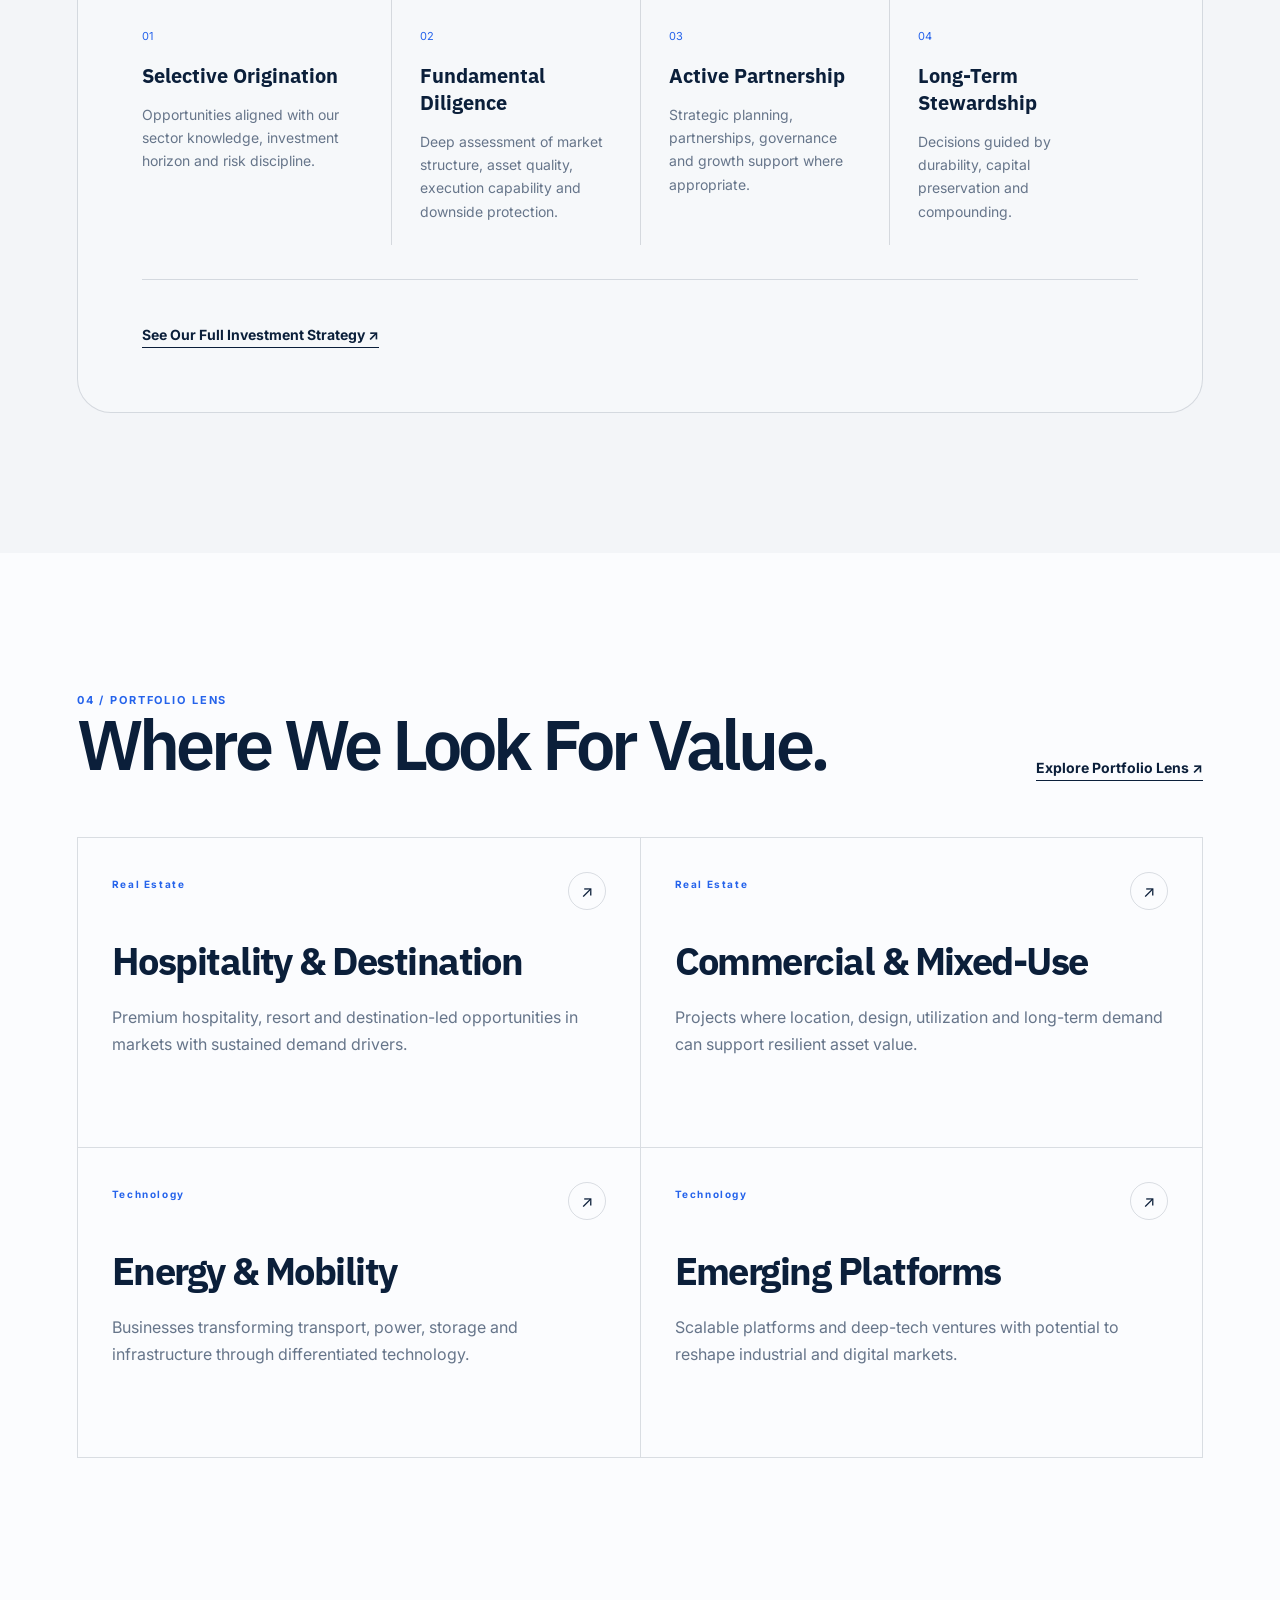
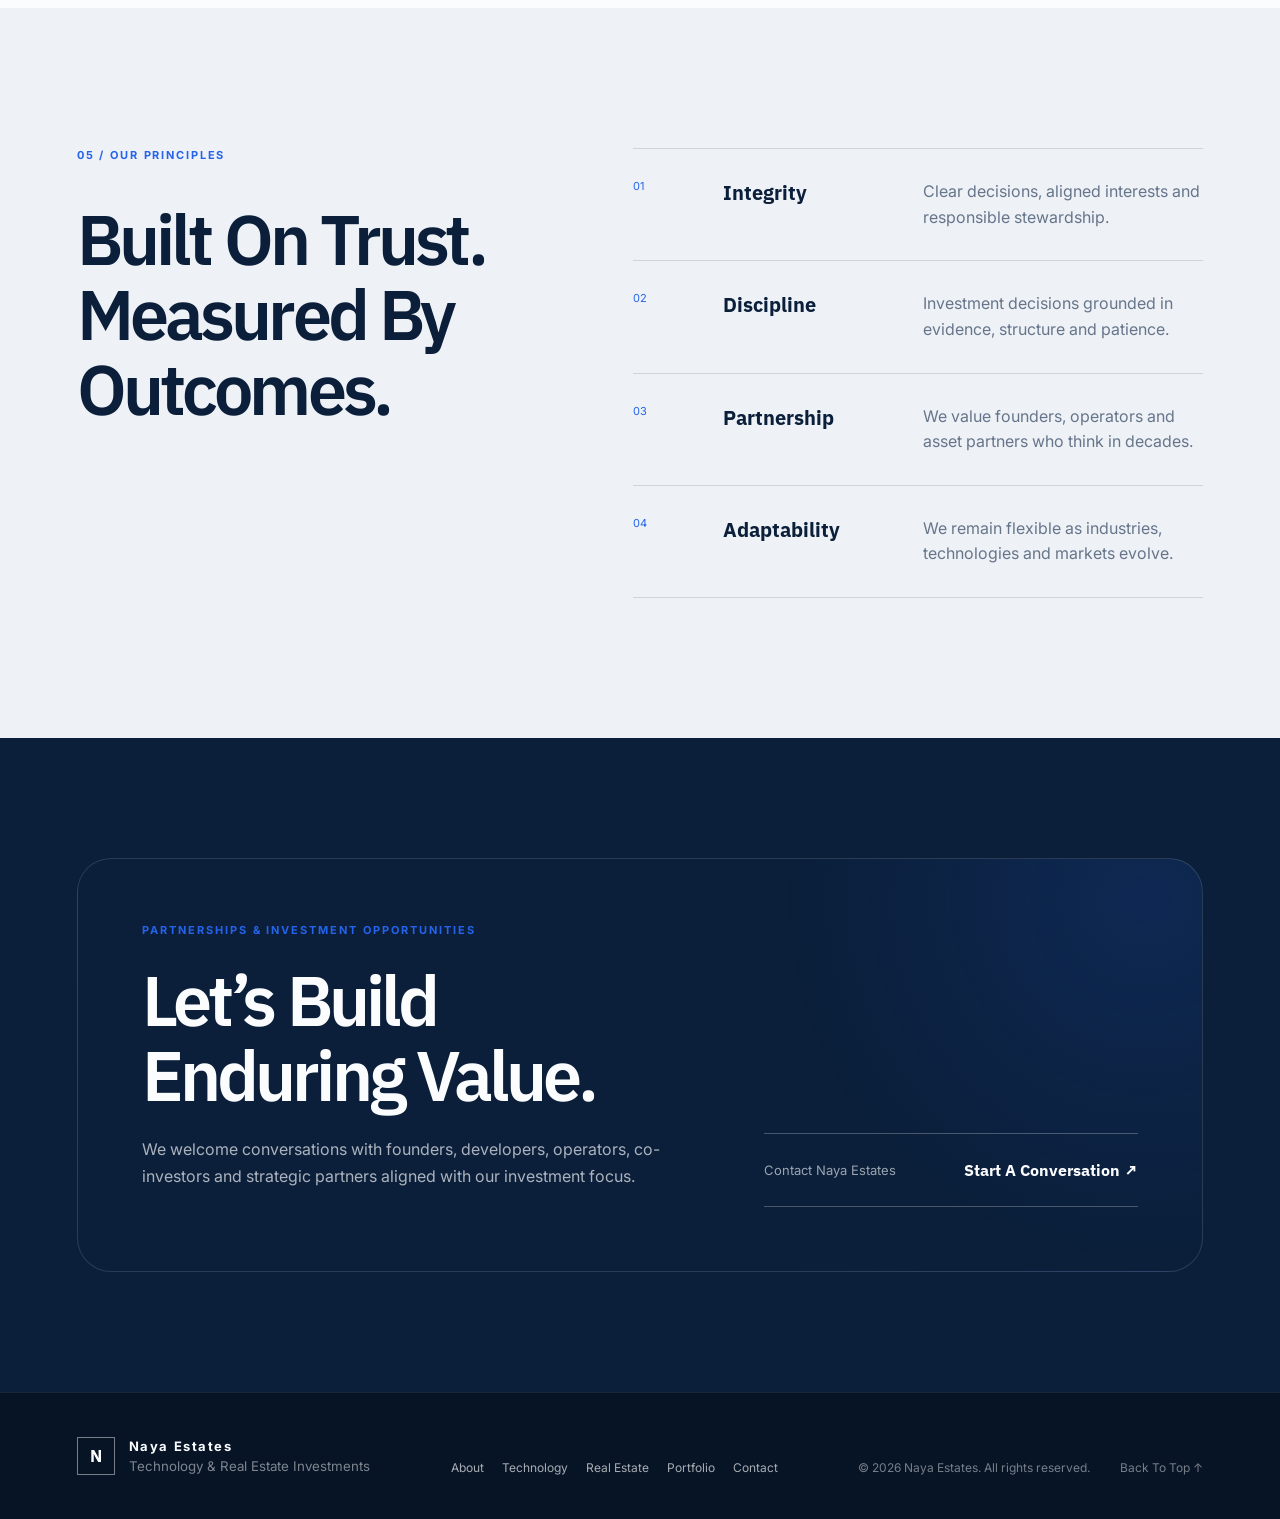
==== commit 881e918b: "update 1" ====
--- a/index.html
+++ b/index.html
@@ -7,7 +7,7 @@
   <title>Technology & Real Estate Investments | Naya Estates</title>
   <link rel="preconnect" href="https://fonts.googleapis.com">
   <link rel="preconnect" href="https://fonts.gstatic.com" crossorigin>
-  <link href="https://fonts.googleapis.com/css2?family=DM+Sans:wght@400;500;600;700&family=Manrope:wght@400;500;600;700;800&display=swap" rel="stylesheet">
+  <link href="https://fonts.googleapis.com/css2?family=IBM+Plex+Sans:wght@400;500;600;700&family=Inter:wght@400;500;600;700&display=swap" rel="stylesheet">
   <link rel="stylesheet" href="styles.css" />
 </head>
 <body>
--- a/styles.css
+++ b/styles.css
@@ -1,23 +1,23 @@
 :root {
-  --ink: #10211c;
-  --ink-2: #1b332b;
-  --cream: #f4f0e7;
-  --paper: #fbfaf6;
-  --gold: #b6955c;
-  --gold-light: #d9c59b;
-  --sage: #8a9b90;
-  --line: rgba(16, 33, 28, .14);
-  --muted: #69756f;
+  --ink: #0b1f3a;
+  --ink-2: #183a63;
+  --cream: #f3f5f8;
+  --paper: #fbfcfe;
+  --accent: #2563eb;
+  --accent-light: #8db8ff;
+  --sage: #8295ad;
+  --line: rgba(11, 31, 58, .14);
+  --muted: #66758a;
   --white: #fff;
   --radius: 28px;
-  --shadow: 0 24px 60px rgba(16, 33, 28, .08);
+  --shadow: 0 24px 60px rgba(11, 31, 58, .08);
 }
 
 * { box-sizing: border-box; }
 html { scroll-behavior: smooth; }
 body {
   margin: 0;
-  font-family: "DM Sans", sans-serif;
+  font-family: "Inter", sans-serif;
   color: var(--ink);
   background: var(--paper);
   overflow-x: hidden;
@@ -26,6 +26,7 @@
 
 a { color: inherit; text-decoration: none; }
 button { font: inherit; }
+::selection { background: rgba(37, 99, 235, .16); color: var(--ink); }
 
 .noise {
   position: fixed; inset: 0; pointer-events: none; z-index: 50; opacity: .025;
@@ -47,7 +48,7 @@
 .brand { display: flex; align-items: center; gap: 12px; letter-spacing: .13em; }
 .brand-mark {
   width: 38px; height: 38px; border: 1px solid var(--ink); display: grid; place-items: center;
-  font-family: "Manrope"; font-weight: 800; font-size: 17px;
+  font-family: "IBM Plex Sans", sans-serif; font-weight: 800; font-size: 17px;
 }
 .brand-text { font-size: 14px; font-weight: 500; }
 .brand-text strong { font-weight: 800; }
@@ -69,13 +70,13 @@
 }
 .hero-grid { position: absolute; inset: 0; opacity: .16; background-image: linear-gradient(var(--line) 1px, transparent 1px), linear-gradient(90deg, var(--line) 1px, transparent 1px); background-size: 64px 64px; mask-image: linear-gradient(to bottom right, black, transparent 75%); }
 .orb { position: absolute; border-radius: 50%; filter: blur(2px); }
-.orb-one { width: 460px; height: 460px; right: 14%; top: 9%; border: 1px solid rgba(182,149,92,.28); }
-.orb-two { width: 260px; height: 260px; right: 5%; top: 28%; background: radial-gradient(circle at 35% 35%, rgba(217,197,155,.6), rgba(182,149,92,.05) 60%, transparent 70%); }
+.orb-one { width: 460px; height: 460px; right: 14%; top: 9%; border: 1px solid rgba(37,99,235,.28); }
+.orb-two { width: 260px; height: 260px; right: 5%; top: 28%; background: radial-gradient(circle at 35% 35%, rgba(141,184,255,.55), rgba(37,99,235,.05) 60%, transparent 70%); }
 .hero-copy { max-width: 980px; position: relative; z-index: 2; }
-.eyebrow { text-transform: uppercase; letter-spacing: .18em; font-size: 11px; font-weight: 700; color: var(--gold); margin: 0 0 26px; }
-.hero h1, h2, h3 { font-family: "Manrope", sans-serif; }
+.eyebrow { text-transform: uppercase; letter-spacing: .18em; font-size: 11px; font-weight: 700; color: var(--accent); margin: 0 0 26px; }
+.hero h1, h2, h3 { font-family: "IBM Plex Sans", sans-serif; }
 .hero h1 { margin: 0; font-size: clamp(52px, 7.6vw, 118px); line-height: .94; letter-spacing: -.065em; font-weight: 600; max-width: 1050px; }
-.hero h1 em { font-family: Georgia, serif; font-weight: 400; color: var(--gold); }
+.hero h1 em { font-family: "IBM Plex Sans", sans-serif; font-style: italic; font-weight: 500; color: var(--accent); }
 .hero-lead { max-width: 720px; margin: 34px 0 0; font-size: clamp(17px, 1.5vw, 22px); line-height: 1.65; color: var(--ink-2); }
 .hero-actions { display: flex; gap: 14px; margin-top: 40px; flex-wrap: wrap; }
 .btn { display: inline-flex; align-items: center; justify-content: center; min-height: 54px; padding: 0 24px; border-radius: 999px; font-weight: 600; font-size: 14px; transition: .25s ease; }
@@ -85,42 +86,42 @@
 .btn-ghost span { margin-left: 12px; }
 .btn-ghost:hover { border-color: var(--ink); }
 .hero-aside { display: grid; gap: 14px; position: relative; z-index: 2; align-self: end; padding-bottom: 40px; }
-.metric-card { background: rgba(251,250,246,.72); border: 1px solid rgba(16,33,28,.12); backdrop-filter: blur(10px); padding: 24px; border-radius: 22px; box-shadow: 0 16px 40px rgba(16,33,28,.04); }
+.metric-card { background: rgba(251,252,254,.76); border: 1px solid rgba(11,31,58,.12); backdrop-filter: blur(10px); padding: 24px; border-radius: 22px; box-shadow: 0 16px 40px rgba(11,31,58,.04); }
 .metric-label { display: block; font-size: 10px; text-transform: uppercase; letter-spacing: .16em; color: var(--muted); margin-bottom: 14px; }
-.metric-card strong { display: block; font-family: "Manrope"; font-size: 27px; letter-spacing: -.03em; }
+.metric-card strong { display: block; font-family: "IBM Plex Sans", sans-serif; font-size: 27px; letter-spacing: -.03em; }
 .metric-card small { display: block; color: var(--muted); margin-top: 8px; line-height: 1.5; }
 .accent-card { background: var(--ink); color: var(--cream); }
-.accent-card .metric-label { color: var(--gold-light); }
+.accent-card .metric-label { color: var(--accent-light); }
 .accent-card strong { font-size: 22px; }
 .scroll-cue { position: absolute; left: clamp(24px, 6vw, 100px); bottom: 34px; display: flex; gap: 12px; align-items: center; font-size: 10px; letter-spacing: .14em; text-transform: uppercase; color: var(--muted); }
 .scroll-cue i { width: 46px; height: 1px; background: currentColor; }
 
-.section-kicker { font-size: 11px; text-transform: uppercase; letter-spacing: .17em; color: var(--gold); font-weight: 700; }
+.section-kicker { font-size: 11px; text-transform: uppercase; letter-spacing: .17em; color: var(--accent); font-weight: 700; }
 .statement { padding-top: 150px; padding-bottom: 150px; }
 .statement-grid { display: grid; grid-template-columns: minmax(0, 1.55fr) minmax(260px, .65fr); gap: 90px; margin-top: 54px; align-items: end; }
 .statement h2, .section-head h2, .strategy h2, .principles h2, .contact h2 { margin: 0; font-size: clamp(40px, 5.5vw, 82px); line-height: 1.06; letter-spacing: -.055em; font-weight: 600; }
-.statement h2 span { font-family: Georgia, serif; font-weight: 400; color: var(--gold); }
+.statement h2 span { font-family: "IBM Plex Sans", sans-serif; font-style: italic; font-weight: 500; color: var(--accent); }
 .statement-copy p { color: var(--muted); font-size: 17px; line-height: 1.75; margin: 0 0 22px; }
 
 .focus { padding-top: 130px; padding-bottom: 140px; background: var(--ink); color: var(--paper); }
 .section-head { display: flex; align-items: end; justify-content: space-between; gap: 40px; margin-bottom: 56px; }
-.focus .section-kicker { color: var(--gold-light); }
-.focus .section-intro { color: rgba(244,240,231,.68); }
+.focus .section-kicker { color: var(--accent-light); }
+.focus .section-intro { color: rgba(243,245,248,.70); }
 .section-intro { max-width: 480px; line-height: 1.7; color: var(--muted); }
 .focus-grid { display: grid; grid-template-columns: 1fr 1fr; gap: 20px; }
 .focus-card { min-height: 610px; border-radius: var(--radius); padding: 34px; overflow: hidden; position: relative; display: flex; flex-direction: column; justify-content: space-between; border: 1px solid rgba(255,255,255,.12); }
 .focus-card::before { content: ""; position: absolute; inset: 0; transition: transform .5s ease; }
 .focus-card:hover::before { transform: scale(1.04); }
-.real-estate::before { background: radial-gradient(circle at 75% 25%, rgba(217,197,155,.2), transparent 38%), linear-gradient(135deg, #213b33, #10211c 70%); }
-.technology::before { background: radial-gradient(circle at 75% 25%, rgba(122,160,165,.18), transparent 38%), linear-gradient(135deg, #162d2a, #0c1715 70%); }
+.real-estate::before { background: radial-gradient(circle at 75% 25%, rgba(141,184,255,.20), transparent 38%), linear-gradient(135deg, #15365c, #0b1f3a 70%); }
+.technology::before { background: radial-gradient(circle at 75% 25%, rgba(82,139,214,.20), transparent 38%), linear-gradient(135deg, #17365b, #08182a 70%); }
 .focus-number, .focus-icon, .focus-content { position: relative; z-index: 1; }
-.focus-number { font-family: "Manrope"; font-size: 12px; color: rgba(255,255,255,.5); }
-.focus-icon { position: absolute; right: 34px; top: 28px; width: 74px; height: 74px; border-radius: 50%; border: 1px solid rgba(255,255,255,.2); display: grid; place-items: center; font-size: 34px; color: var(--gold-light); }
+.focus-number { font-family: "IBM Plex Sans", sans-serif; font-size: 12px; color: rgba(255,255,255,.5); }
+.focus-icon { position: absolute; right: 34px; top: 28px; width: 74px; height: 74px; border-radius: 50%; border: 1px solid rgba(255,255,255,.2); display: grid; place-items: center; font-size: 34px; color: var(--accent-light); }
 .focus-content { max-width: 610px; }
 .focus-card h3 { margin: 0 0 18px; font-size: clamp(34px, 4vw, 58px); letter-spacing: -.045em; }
-.focus-card p:not(.eyebrow) { color: rgba(244,240,231,.72); max-width: 540px; line-height: 1.7; }
+.focus-card p:not(.eyebrow) { color: rgba(243,245,248,.74); max-width: 540px; line-height: 1.7; }
 .focus-card ul { list-style: none; padding: 0; margin: 28px 0 0; display: grid; grid-template-columns: 1fr 1fr; gap: 12px; }
-.focus-card li { border-top: 1px solid rgba(255,255,255,.14); padding-top: 12px; font-size: 13px; color: rgba(244,240,231,.8); }
+.focus-card li { border-top: 1px solid rgba(255,255,255,.14); padding-top: 12px; font-size: 13px; color: rgba(243,245,248,.82); }
 
 .strategy { padding-top: 130px; padding-bottom: 140px; background: var(--cream); }
 .strategy-panel { border: 1px solid var(--line); border-radius: 34px; padding: clamp(28px, 5vw, 70px); background: rgba(255,255,255,.28); }
@@ -129,7 +130,7 @@
 .strategy-grid { display: grid; grid-template-columns: repeat(4, 1fr); }
 .strategy-item { padding: 34px 28px 8px 0; }
 .strategy-item + .strategy-item { border-left: 1px solid var(--line); padding-left: 28px; }
-.strategy-item span { font-size: 11px; color: var(--gold); }
+.strategy-item span { font-size: 11px; color: var(--accent); }
 .strategy-item h3 { font-size: 20px; margin: 18px 0 12px; }
 .strategy-item p { color: var(--muted); line-height: 1.65; font-size: 14px; }
 
@@ -137,29 +138,29 @@
 .portfolio-grid { display: grid; grid-template-columns: repeat(2, 1fr); border-top: 1px solid var(--line); border-left: 1px solid var(--line); }
 .portfolio-card { position: relative; min-height: 310px; padding: 34px; border-right: 1px solid var(--line); border-bottom: 1px solid var(--line); transition: .3s ease; }
 .portfolio-card:hover { background: var(--cream); }
-.portfolio-card > span { font-size: 10px; letter-spacing: .16em; color: var(--gold); font-weight: 700; }
+.portfolio-card > span { font-size: 10px; letter-spacing: .16em; color: var(--accent); font-weight: 700; }
 .portfolio-card h3 { font-size: clamp(27px, 3vw, 42px); letter-spacing: -.04em; max-width: 440px; margin: 44px 0 18px; }
 .portfolio-card p { max-width: 500px; color: var(--muted); line-height: 1.65; }
 .card-arrow { position: absolute; top: 34px; right: 34px; width: 38px; height: 38px; border: 1px solid var(--line); border-radius: 50%; display: grid; place-items: center; }
 
-.principles { padding-top: 140px; padding-bottom: 140px; background: #eae4d8; display: grid; grid-template-columns: .9fr 1.1fr; gap: 90px; }
+.principles { padding-top: 140px; padding-bottom: 140px; background: #eef2f7; display: grid; grid-template-columns: .9fr 1.1fr; gap: 90px; }
 .principles-copy { position: sticky; top: 120px; align-self: start; }
 .principles-copy h2 { margin-top: 40px; }
 .principles-list { border-top: 1px solid var(--line); }
 .principle { display: grid; grid-template-columns: 70px 180px 1fr; gap: 20px; padding: 30px 0; border-bottom: 1px solid var(--line); align-items: start; }
-.principle span { color: var(--gold); font-size: 11px; }
-.principle strong { font-family: "Manrope"; font-size: 20px; }
+.principle span { color: var(--accent); font-size: 11px; }
+.principle strong { font-family: "IBM Plex Sans", sans-serif; font-size: 20px; }
 .principle p { margin: 0; color: var(--muted); line-height: 1.6; }
 
 .contact { padding-top: 120px; padding-bottom: 120px; background: var(--ink); color: var(--paper); }
-.contact-panel { padding: clamp(34px, 5vw, 72px); border: 1px solid rgba(255,255,255,.13); border-radius: 34px; display: grid; grid-template-columns: 1.2fr .8fr; gap: 60px; align-items: end; background: radial-gradient(circle at 95% 10%, rgba(182,149,92,.14), transparent 32%); }
+.contact-panel { padding: clamp(34px, 5vw, 72px); border: 1px solid rgba(255,255,255,.13); border-radius: 34px; display: grid; grid-template-columns: 1.2fr .8fr; gap: 60px; align-items: end; background: radial-gradient(circle at 95% 10%, rgba(37,99,235,.14), transparent 32%); }
 .contact h2 { margin-bottom: 24px; }
-.contact p:not(.eyebrow) { max-width: 660px; color: rgba(244,240,231,.67); line-height: 1.7; }
+.contact p:not(.eyebrow) { max-width: 660px; color: rgba(243,245,248,.69); line-height: 1.7; }
 .contact-link { padding: 26px 0; border-top: 1px solid rgba(255,255,255,.25); border-bottom: 1px solid rgba(255,255,255,.25); display: flex; justify-content: space-between; gap: 18px; align-items: center; }
-.contact-link span { color: rgba(244,240,231,.6); font-size: 13px; }
-.contact-link strong { font-family: "Manrope"; font-size: 16px; }
-
-footer { background: #0c1815; color: var(--paper); padding: 44px clamp(24px, 6vw, 100px); display: flex; justify-content: space-between; align-items: end; gap: 40px; border-top: 1px solid rgba(255,255,255,.08); }
+.contact-link span { color: rgba(243,245,248,.62); font-size: 13px; }
+.contact-link strong { font-family: "IBM Plex Sans", sans-serif; font-size: 16px; }
+
+footer { background: #071426; color: var(--paper); padding: 44px clamp(24px, 6vw, 100px); display: flex; justify-content: space-between; align-items: end; gap: 40px; border-top: 1px solid rgba(255,255,255,.08); }
 .footer-brand { display: flex; gap: 14px; align-items: center; }
 .footer-brand .brand-mark { border-color: rgba(255,255,255,.45); }
 .footer-brand strong { display: block; letter-spacing: .12em; font-size: 13px; }
@@ -218,26 +219,26 @@
 .panel-action { padding-top: 32px; border-top: 1px solid var(--line); margin-top: 34px; }
 
 .page-hero { min-height: 78vh; padding-top: 180px; padding-bottom: 100px; display: flex; flex-direction: column; justify-content: flex-end; position: relative; overflow: hidden; background: var(--cream); }
-.page-hero h1 { max-width: 1180px; margin: 0; font-family: "Manrope", sans-serif; font-size: clamp(56px, 8vw, 118px); line-height: .96; letter-spacing: -.065em; font-weight: 600; position: relative; z-index: 2; }
+.page-hero h1 { max-width: 1180px; margin: 0; font-family: "IBM Plex Sans", sans-serif; font-size: clamp(56px, 8vw, 118px); line-height: .96; letter-spacing: -.065em; font-weight: 600; position: relative; z-index: 2; }
 .page-lead { max-width: 760px; margin: 32px 0 0; font-size: clamp(18px, 1.7vw, 24px); line-height: 1.65; color: var(--muted); position: relative; z-index: 2; }
-.page-orb { position: absolute; width: 580px; height: 580px; border-radius: 50%; right: -110px; top: 80px; border: 1px solid rgba(182,149,92,.28); }
-.page-orb::after { content:""; position:absolute; width:280px; height:280px; border-radius:50%; inset:110px; background:radial-gradient(circle at 35% 35%, rgba(217,197,155,.45), transparent 68%); }
+.page-orb { position: absolute; width: 580px; height: 580px; border-radius: 50%; right: -110px; top: 80px; border: 1px solid rgba(37,99,235,.28); }
+.page-orb::after { content:""; position:absolute; width:280px; height:280px; border-radius:50%; inset:110px; background:radial-gradient(circle at 35% 35%, rgba(141,184,255,.42), transparent 68%); }
 .compact-hero { min-height: 64vh; }
 
 .editorial { padding-top: 140px; padding-bottom: 150px; }
 .editorial-grid { display: grid; grid-template-columns: 1.05fr .75fr; gap: 110px; margin-top: 54px; align-items: start; }
-.editorial h2, .process-section h2, .criteria h2, .sector-band h2, .theme-section h2, .contact-page h2, .split-cta h2 { margin: 0; font-family: "Manrope", sans-serif; font-size: clamp(42px, 5.5vw, 78px); line-height: 1.05; letter-spacing: -.055em; font-weight: 600; }
+.editorial h2, .process-section h2, .criteria h2, .sector-band h2, .theme-section h2, .contact-page h2, .split-cta h2 { margin: 0; font-family: "IBM Plex Sans", sans-serif; font-size: clamp(42px, 5.5vw, 78px); line-height: 1.05; letter-spacing: -.055em; font-weight: 600; }
 .rich-copy { max-width: 700px; }
 .rich-copy p { margin: 0 0 26px; color: var(--muted); font-size: 17px; line-height: 1.8; }
 
 .dark-section { background: var(--ink); color: var(--paper); padding-top: 130px; padding-bottom: 140px; }
-.dark-section .section-kicker { color: var(--gold-light); }
+.dark-section .section-kicker { color: var(--accent-light); }
 .dark-section h2 { margin: 0; font-size: clamp(42px, 5.5vw, 78px); line-height: 1.05; letter-spacing: -.055em; }
 .value-grid { display:grid; grid-template-columns:repeat(4,1fr); margin-top: 60px; border-top:1px solid rgba(255,255,255,.15); border-left:1px solid rgba(255,255,255,.15); }
 .value-card { min-height: 310px; padding: 30px; border-right:1px solid rgba(255,255,255,.15); border-bottom:1px solid rgba(255,255,255,.15); }
-.value-card span, .process-card span, .timeline-item span, .theme-card span, .guidance-item span { color: var(--gold); font-size: 11px; letter-spacing: .12em; }
+.value-card span, .process-card span, .timeline-item span, .theme-card span, .guidance-item span { color: var(--accent); font-size: 11px; letter-spacing: .12em; }
 .value-card h3 { margin: 80px 0 16px; font-size: 24px; }
-.value-card p { color: rgba(244,240,231,.66); line-height: 1.7; }
+.value-card p { color: rgba(243,245,248,.68); line-height: 1.7; }
 
 .timeline-section, .process-section, .theme-section { padding-top: 140px; padding-bottom: 150px; }
 .timeline { margin-top: 60px; border-top: 1px solid var(--line); }
@@ -254,35 +255,35 @@
 .criteria { display:grid; grid-template-columns:.85fr 1.15fr; gap:90px; padding-top:140px; padding-bottom:150px; }
 .criteria-list { border-top:1px solid var(--line); }
 .criteria-row { display:grid; grid-template-columns:230px 1fr; gap:30px; padding:28px 0; border-bottom:1px solid var(--line); }
-.criteria-row strong { font-family:"Manrope"; font-size:19px; }
+.criteria-row strong { font-family:"IBM Plex Sans", sans-serif; font-size:19px; }
 .criteria-row p { margin:0; color:var(--muted); line-height:1.65; }
 
-.tech-hero { background: linear-gradient(135deg,#f4f0e7 0%,#e7eee9 100%); }
-.tech-grid-art { position:absolute; inset:0; opacity:.28; background-image:linear-gradient(rgba(16,33,28,.12) 1px,transparent 1px),linear-gradient(90deg,rgba(16,33,28,.12) 1px,transparent 1px); background-size:72px 72px; mask-image:linear-gradient(90deg,transparent,black); }
-.real-hero { background:#ece5d9; }
-.real-arch { position:absolute; width:620px; height:620px; border:1px solid rgba(16,33,28,.16); border-radius:310px 310px 0 0; right:-40px; bottom:-210px; }
-.real-arch::before,.real-arch::after { content:""; position:absolute; border:1px solid rgba(182,149,92,.35); border-radius:260px 260px 0 0; }
+.tech-hero { background: linear-gradient(135deg,#f3f5f8 0%,#e9eff8 100%); }
+.tech-grid-art { position:absolute; inset:0; opacity:.28; background-image:linear-gradient(rgba(11,31,58,.12) 1px,transparent 1px),linear-gradient(90deg,rgba(11,31,58,.12) 1px,transparent 1px); background-size:72px 72px; mask-image:linear-gradient(90deg,transparent,black); }
+.real-hero { background:#edf1f6; }
+.real-arch { position:absolute; width:620px; height:620px; border:1px solid rgba(11,31,58,.16); border-radius:310px 310px 0 0; right:-40px; bottom:-210px; }
+.real-arch::before,.real-arch::after { content:""; position:absolute; border:1px solid rgba(37,99,235,.35); border-radius:260px 260px 0 0; }
 .real-arch::before { inset:55px; bottom:0; }
 .real-arch::after { inset:110px; bottom:0; }
 
 .sector-band { background:var(--ink); color:var(--paper); padding-top:130px; padding-bottom:140px; }
-.sector-band .section-kicker { color:var(--gold-light); }
+.sector-band .section-kicker { color:var(--accent-light); }
 .sector-grid { display:grid; grid-template-columns:repeat(2,1fr); gap:18px; }
 .sector-card { position:relative; min-height:340px; padding:34px; border:1px solid rgba(255,255,255,.14); border-radius:26px; background:rgba(255,255,255,.025); }
-.sector-icon { width:52px; height:52px; border-radius:50%; border:1px solid rgba(255,255,255,.2); display:grid; place-items:center; color:var(--gold-light); font-size:11px; }
+.sector-icon { width:52px; height:52px; border-radius:50%; border:1px solid rgba(255,255,255,.2); display:grid; place-items:center; color:var(--accent-light); font-size:11px; }
 .sector-card h3 { margin:70px 0 16px; font-size:clamp(28px,3vw,42px); letter-spacing:-.04em; }
-.sector-card p { max-width:600px; color:rgba(244,240,231,.66); line-height:1.7; }
-.estate-band { background:#193229; }
+.sector-card p { max-width:600px; color:rgba(243,245,248,.68); line-height:1.7; }
+.estate-band { background:#12365e; }
 
 .portfolio-intro { padding-top:140px; padding-bottom:150px; }
 .allocation-grid { display:grid; grid-template-columns:1fr 1fr; gap:20px; margin-top:50px; }
-.allocation-card { min-height:500px; padding:40px; border-radius:30px; background:#eae4d8; display:flex; flex-direction:column; align-items:flex-start; }
-.allocation-card span { font-size:11px; text-transform:uppercase; letter-spacing:.16em; color:var(--gold); font-weight:700; }
+.allocation-card { min-height:500px; padding:40px; border-radius:30px; background:#eef2f7; display:flex; flex-direction:column; align-items:flex-start; }
+.allocation-card span { font-size:11px; text-transform:uppercase; letter-spacing:.16em; color:var(--accent); font-weight:700; }
 .allocation-card h2 { font-size:clamp(48px,6vw,84px); letter-spacing:-.055em; margin:90px 0 18px; }
 .allocation-card p { max-width:560px; color:var(--muted); font-size:17px; line-height:1.7; }
 .allocation-card .text-link { margin-top:auto; }
 .tech-allocation { background:var(--ink); color:var(--paper); }
-.tech-allocation p { color:rgba(244,240,231,.65); }
+.tech-allocation p { color:rgba(243,245,248,.67); }
 .theme-section { background:var(--cream); }
 .theme-grid { display:grid; grid-template-columns:repeat(3,1fr); border-top:1px solid var(--line); border-left:1px solid var(--line); }
 .theme-card { min-height:300px; padding:30px; border-right:1px solid var(--line); border-bottom:1px solid var(--line); }
@@ -291,7 +292,7 @@
 .disclosure { padding-top:70px; padding-bottom:70px; display:grid; grid-template-columns:220px 1fr; gap:60px; border-top:1px solid var(--line); }
 .disclosure p { margin:0; max-width:900px; color:var(--muted); line-height:1.75; }
 
-.split-cta { padding-top:90px; padding-bottom:90px; display:flex; justify-content:space-between; align-items:end; gap:50px; background:#ece6da; }
+.split-cta { padding-top:90px; padding-bottom:90px; display:flex; justify-content:space-between; align-items:end; gap:50px; background:#edf2f8; }
 .split-cta h2 { max-width:900px; }
 .dark-cta { background:var(--ink); color:var(--paper); }
 .btn-light { background:var(--paper); color:var(--ink); border:1px solid var(--paper); }
@@ -303,15 +304,15 @@
 .contact-info h2 { margin:36px 0 24px; }
 .contact-detail { display:grid; gap:7px; padding:20px 0; border-bottom:1px solid var(--line); }
 .contact-detail:first-of-type { margin-top:42px; border-top:1px solid var(--line); }
-.contact-detail span { color:var(--gold); font-size:11px; text-transform:uppercase; letter-spacing:.15em; font-weight:700; }
-.contact-detail a,.contact-detail strong { font-family:"Manrope"; font-size:16px; }
+.contact-detail span { color:var(--accent); font-size:11px; text-transform:uppercase; letter-spacing:.15em; font-weight:700; }
+.contact-detail a,.contact-detail strong { font-family:"IBM Plex Sans", sans-serif; font-size:16px; }
 .inquiry-form { padding:36px; border:1px solid var(--line); border-radius:28px; background:var(--cream); }
 .inquiry-form label { display:grid; gap:9px; font-size:12px; font-weight:700; margin-bottom:20px; }
 .field-row { display:grid; grid-template-columns:1fr 1fr; gap:16px; }
 .inquiry-form input,.inquiry-form select,.inquiry-form textarea { width:100%; border:1px solid var(--line); background:rgba(255,255,255,.65); border-radius:12px; padding:14px 15px; color:var(--ink); font:inherit; outline:none; }
-.inquiry-form input:focus,.inquiry-form select:focus,.inquiry-form textarea:focus { border-color:var(--gold); }
+.inquiry-form input:focus,.inquiry-form select:focus,.inquiry-form textarea:focus { border-color:var(--accent); }
 .form-note { display:block; margin-top:15px; color:var(--muted); line-height:1.5; }
-.contact-guidance { padding-top:90px; padding-bottom:120px; background:#eae4d8; }
+.contact-guidance { padding-top:90px; padding-bottom:120px; background:#eef2f7; }
 .guidance-grid { display:grid; grid-template-columns:repeat(4,1fr); gap:20px; margin-top:42px; }
 .guidance-item { border-top:1px solid var(--line); padding-top:24px; }
 .guidance-item h3 { margin:38px 0 12px; font-size:22px; }
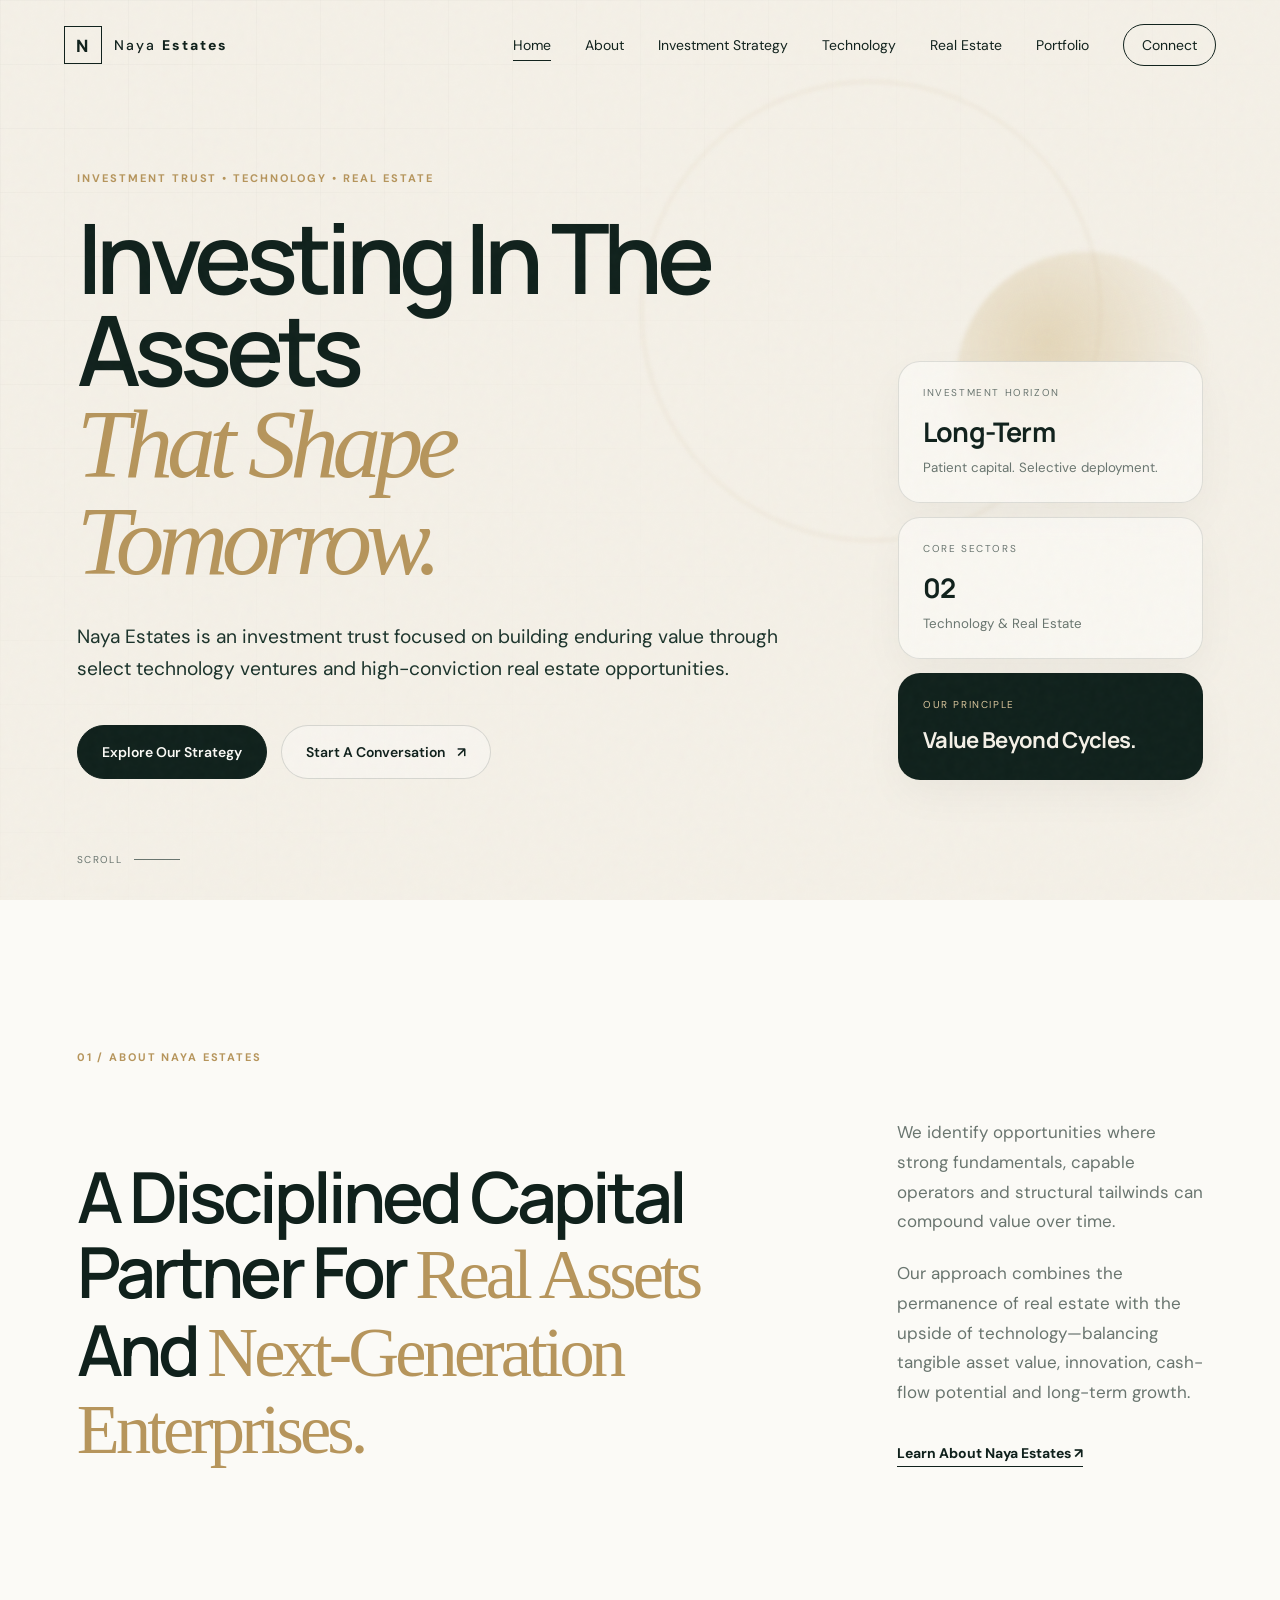
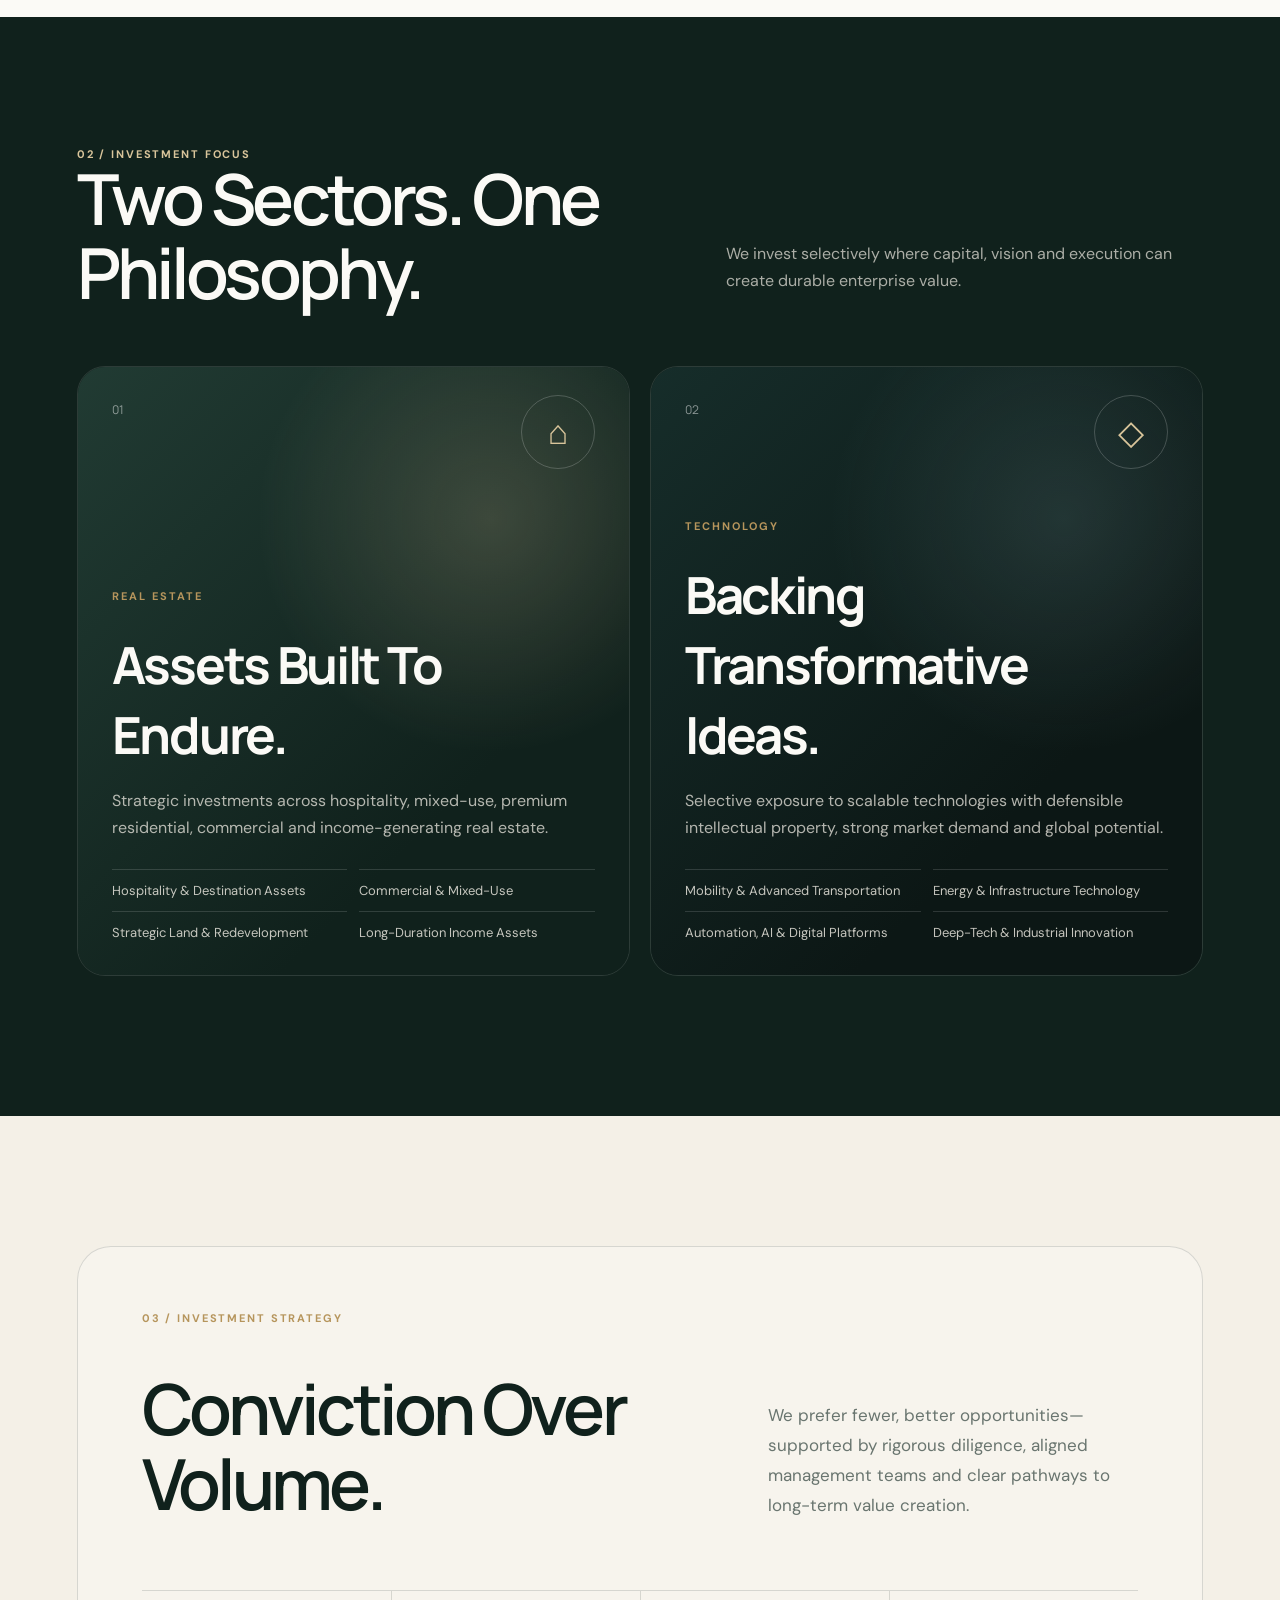
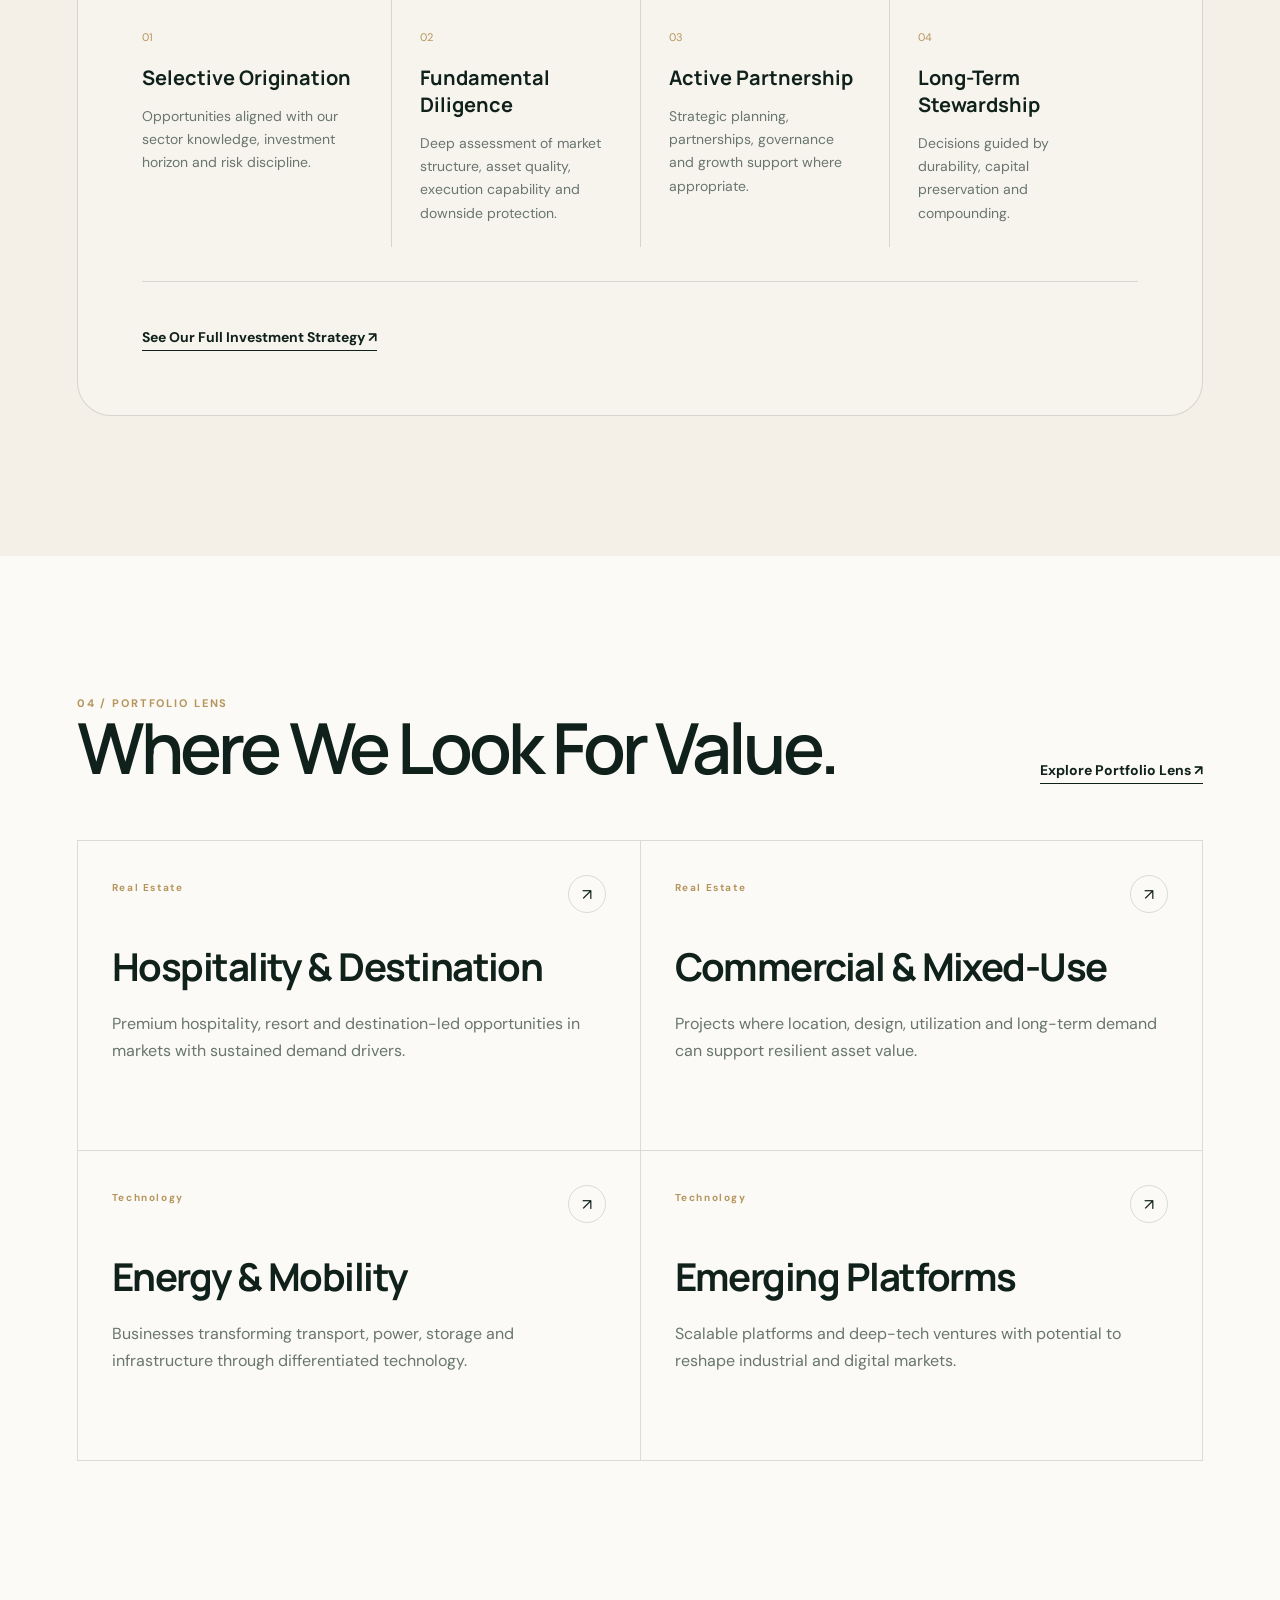
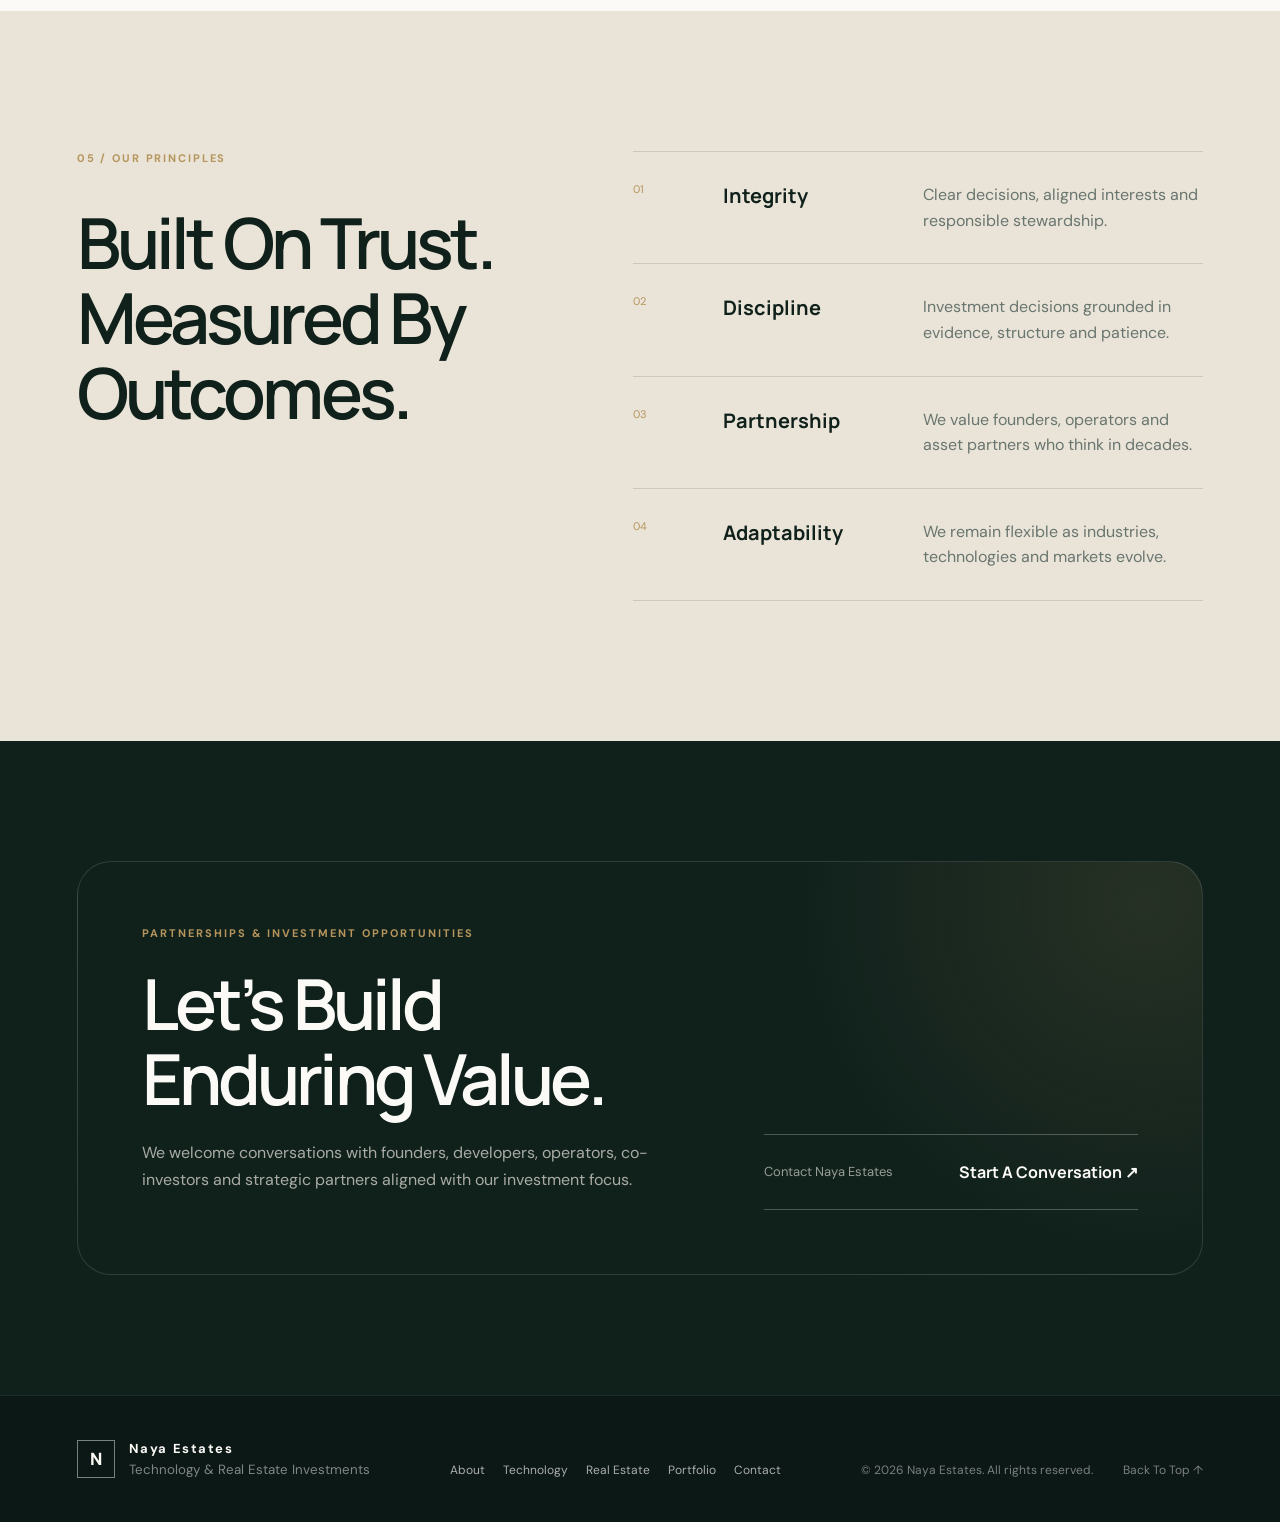
==== commit 41b09a6e: "update 2" ====
--- a/index.html
+++ b/index.html
@@ -7,7 +7,7 @@
   <title>Technology & Real Estate Investments | Naya Estates</title>
   <link rel="preconnect" href="https://fonts.googleapis.com">
   <link rel="preconnect" href="https://fonts.gstatic.com" crossorigin>
-  <link href="https://fonts.googleapis.com/css2?family=IBM+Plex+Sans:wght@400;500;600;700&family=Inter:wght@400;500;600;700&display=swap" rel="stylesheet">
+  <link href="https://fonts.googleapis.com/css2?family=DM+Sans:wght@400;500;600;700&family=Manrope:wght@400;500;600;700;800&display=swap" rel="stylesheet">
   <link rel="stylesheet" href="styles.css" />
 </head>
 <body>
--- a/styles.css
+++ b/styles.css
@@ -1,23 +1,23 @@
 :root {
-  --ink: #0b1f3a;
-  --ink-2: #183a63;
-  --cream: #f3f5f8;
-  --paper: #fbfcfe;
-  --accent: #2563eb;
-  --accent-light: #8db8ff;
-  --sage: #8295ad;
-  --line: rgba(11, 31, 58, .14);
-  --muted: #66758a;
+  --ink: #10211c;
+  --ink-2: #1b332b;
+  --cream: #f4f0e7;
+  --paper: #fbfaf6;
+  --gold: #b6955c;
+  --gold-light: #d9c59b;
+  --sage: #8a9b90;
+  --line: rgba(16, 33, 28, .14);
+  --muted: #69756f;
   --white: #fff;
   --radius: 28px;
-  --shadow: 0 24px 60px rgba(11, 31, 58, .08);
+  --shadow: 0 24px 60px rgba(16, 33, 28, .08);
 }
 
 * { box-sizing: border-box; }
 html { scroll-behavior: smooth; }
 body {
   margin: 0;
-  font-family: "Inter", sans-serif;
+  font-family: "DM Sans", sans-serif;
   color: var(--ink);
   background: var(--paper);
   overflow-x: hidden;
@@ -26,7 +26,6 @@
 
 a { color: inherit; text-decoration: none; }
 button { font: inherit; }
-::selection { background: rgba(37, 99, 235, .16); color: var(--ink); }
 
 .noise {
   position: fixed; inset: 0; pointer-events: none; z-index: 50; opacity: .025;
@@ -48,7 +47,7 @@
 .brand { display: flex; align-items: center; gap: 12px; letter-spacing: .13em; }
 .brand-mark {
   width: 38px; height: 38px; border: 1px solid var(--ink); display: grid; place-items: center;
-  font-family: "IBM Plex Sans", sans-serif; font-weight: 800; font-size: 17px;
+  font-family: "Manrope"; font-weight: 800; font-size: 17px;
 }
 .brand-text { font-size: 14px; font-weight: 500; }
 .brand-text strong { font-weight: 800; }
@@ -70,13 +69,13 @@
 }
 .hero-grid { position: absolute; inset: 0; opacity: .16; background-image: linear-gradient(var(--line) 1px, transparent 1px), linear-gradient(90deg, var(--line) 1px, transparent 1px); background-size: 64px 64px; mask-image: linear-gradient(to bottom right, black, transparent 75%); }
 .orb { position: absolute; border-radius: 50%; filter: blur(2px); }
-.orb-one { width: 460px; height: 460px; right: 14%; top: 9%; border: 1px solid rgba(37,99,235,.28); }
-.orb-two { width: 260px; height: 260px; right: 5%; top: 28%; background: radial-gradient(circle at 35% 35%, rgba(141,184,255,.55), rgba(37,99,235,.05) 60%, transparent 70%); }
+.orb-one { width: 460px; height: 460px; right: 14%; top: 9%; border: 1px solid rgba(182,149,92,.28); }
+.orb-two { width: 260px; height: 260px; right: 5%; top: 28%; background: radial-gradient(circle at 35% 35%, rgba(217,197,155,.6), rgba(182,149,92,.05) 60%, transparent 70%); }
 .hero-copy { max-width: 980px; position: relative; z-index: 2; }
-.eyebrow { text-transform: uppercase; letter-spacing: .18em; font-size: 11px; font-weight: 700; color: var(--accent); margin: 0 0 26px; }
-.hero h1, h2, h3 { font-family: "IBM Plex Sans", sans-serif; }
+.eyebrow { text-transform: uppercase; letter-spacing: .18em; font-size: 11px; font-weight: 700; color: var(--gold); margin: 0 0 26px; }
+.hero h1, h2, h3 { font-family: "Manrope", sans-serif; }
 .hero h1 { margin: 0; font-size: clamp(52px, 7.6vw, 118px); line-height: .94; letter-spacing: -.065em; font-weight: 600; max-width: 1050px; }
-.hero h1 em { font-family: "IBM Plex Sans", sans-serif; font-style: italic; font-weight: 500; color: var(--accent); }
+.hero h1 em { font-family: Georgia, serif; font-weight: 400; color: var(--gold); }
 .hero-lead { max-width: 720px; margin: 34px 0 0; font-size: clamp(17px, 1.5vw, 22px); line-height: 1.65; color: var(--ink-2); }
 .hero-actions { display: flex; gap: 14px; margin-top: 40px; flex-wrap: wrap; }
 .btn { display: inline-flex; align-items: center; justify-content: center; min-height: 54px; padding: 0 24px; border-radius: 999px; font-weight: 600; font-size: 14px; transition: .25s ease; }
@@ -86,42 +85,42 @@
 .btn-ghost span { margin-left: 12px; }
 .btn-ghost:hover { border-color: var(--ink); }
 .hero-aside { display: grid; gap: 14px; position: relative; z-index: 2; align-self: end; padding-bottom: 40px; }
-.metric-card { background: rgba(251,252,254,.76); border: 1px solid rgba(11,31,58,.12); backdrop-filter: blur(10px); padding: 24px; border-radius: 22px; box-shadow: 0 16px 40px rgba(11,31,58,.04); }
+.metric-card { background: rgba(251,250,246,.72); border: 1px solid rgba(16,33,28,.12); backdrop-filter: blur(10px); padding: 24px; border-radius: 22px; box-shadow: 0 16px 40px rgba(16,33,28,.04); }
 .metric-label { display: block; font-size: 10px; text-transform: uppercase; letter-spacing: .16em; color: var(--muted); margin-bottom: 14px; }
-.metric-card strong { display: block; font-family: "IBM Plex Sans", sans-serif; font-size: 27px; letter-spacing: -.03em; }
+.metric-card strong { display: block; font-family: "Manrope"; font-size: 27px; letter-spacing: -.03em; }
 .metric-card small { display: block; color: var(--muted); margin-top: 8px; line-height: 1.5; }
 .accent-card { background: var(--ink); color: var(--cream); }
-.accent-card .metric-label { color: var(--accent-light); }
+.accent-card .metric-label { color: var(--gold-light); }
 .accent-card strong { font-size: 22px; }
 .scroll-cue { position: absolute; left: clamp(24px, 6vw, 100px); bottom: 34px; display: flex; gap: 12px; align-items: center; font-size: 10px; letter-spacing: .14em; text-transform: uppercase; color: var(--muted); }
 .scroll-cue i { width: 46px; height: 1px; background: currentColor; }
 
-.section-kicker { font-size: 11px; text-transform: uppercase; letter-spacing: .17em; color: var(--accent); font-weight: 700; }
+.section-kicker { font-size: 11px; text-transform: uppercase; letter-spacing: .17em; color: var(--gold); font-weight: 700; }
 .statement { padding-top: 150px; padding-bottom: 150px; }
 .statement-grid { display: grid; grid-template-columns: minmax(0, 1.55fr) minmax(260px, .65fr); gap: 90px; margin-top: 54px; align-items: end; }
 .statement h2, .section-head h2, .strategy h2, .principles h2, .contact h2 { margin: 0; font-size: clamp(40px, 5.5vw, 82px); line-height: 1.06; letter-spacing: -.055em; font-weight: 600; }
-.statement h2 span { font-family: "IBM Plex Sans", sans-serif; font-style: italic; font-weight: 500; color: var(--accent); }
+.statement h2 span { font-family: Georgia, serif; font-weight: 400; color: var(--gold); }
 .statement-copy p { color: var(--muted); font-size: 17px; line-height: 1.75; margin: 0 0 22px; }
 
 .focus { padding-top: 130px; padding-bottom: 140px; background: var(--ink); color: var(--paper); }
 .section-head { display: flex; align-items: end; justify-content: space-between; gap: 40px; margin-bottom: 56px; }
-.focus .section-kicker { color: var(--accent-light); }
-.focus .section-intro { color: rgba(243,245,248,.70); }
+.focus .section-kicker { color: var(--gold-light); }
+.focus .section-intro { color: rgba(244,240,231,.68); }
 .section-intro { max-width: 480px; line-height: 1.7; color: var(--muted); }
 .focus-grid { display: grid; grid-template-columns: 1fr 1fr; gap: 20px; }
 .focus-card { min-height: 610px; border-radius: var(--radius); padding: 34px; overflow: hidden; position: relative; display: flex; flex-direction: column; justify-content: space-between; border: 1px solid rgba(255,255,255,.12); }
 .focus-card::before { content: ""; position: absolute; inset: 0; transition: transform .5s ease; }
 .focus-card:hover::before { transform: scale(1.04); }
-.real-estate::before { background: radial-gradient(circle at 75% 25%, rgba(141,184,255,.20), transparent 38%), linear-gradient(135deg, #15365c, #0b1f3a 70%); }
-.technology::before { background: radial-gradient(circle at 75% 25%, rgba(82,139,214,.20), transparent 38%), linear-gradient(135deg, #17365b, #08182a 70%); }
+.real-estate::before { background: radial-gradient(circle at 75% 25%, rgba(217,197,155,.2), transparent 38%), linear-gradient(135deg, #213b33, #10211c 70%); }
+.technology::before { background: radial-gradient(circle at 75% 25%, rgba(122,160,165,.18), transparent 38%), linear-gradient(135deg, #162d2a, #0c1715 70%); }
 .focus-number, .focus-icon, .focus-content { position: relative; z-index: 1; }
-.focus-number { font-family: "IBM Plex Sans", sans-serif; font-size: 12px; color: rgba(255,255,255,.5); }
-.focus-icon { position: absolute; right: 34px; top: 28px; width: 74px; height: 74px; border-radius: 50%; border: 1px solid rgba(255,255,255,.2); display: grid; place-items: center; font-size: 34px; color: var(--accent-light); }
+.focus-number { font-family: "Manrope"; font-size: 12px; color: rgba(255,255,255,.5); }
+.focus-icon { position: absolute; right: 34px; top: 28px; width: 74px; height: 74px; border-radius: 50%; border: 1px solid rgba(255,255,255,.2); display: grid; place-items: center; font-size: 34px; color: var(--gold-light); }
 .focus-content { max-width: 610px; }
 .focus-card h3 { margin: 0 0 18px; font-size: clamp(34px, 4vw, 58px); letter-spacing: -.045em; }
-.focus-card p:not(.eyebrow) { color: rgba(243,245,248,.74); max-width: 540px; line-height: 1.7; }
+.focus-card p:not(.eyebrow) { color: rgba(244,240,231,.72); max-width: 540px; line-height: 1.7; }
 .focus-card ul { list-style: none; padding: 0; margin: 28px 0 0; display: grid; grid-template-columns: 1fr 1fr; gap: 12px; }
-.focus-card li { border-top: 1px solid rgba(255,255,255,.14); padding-top: 12px; font-size: 13px; color: rgba(243,245,248,.82); }
+.focus-card li { border-top: 1px solid rgba(255,255,255,.14); padding-top: 12px; font-size: 13px; color: rgba(244,240,231,.8); }
 
 .strategy { padding-top: 130px; padding-bottom: 140px; background: var(--cream); }
 .strategy-panel { border: 1px solid var(--line); border-radius: 34px; padding: clamp(28px, 5vw, 70px); background: rgba(255,255,255,.28); }
@@ -130,7 +129,7 @@
 .strategy-grid { display: grid; grid-template-columns: repeat(4, 1fr); }
 .strategy-item { padding: 34px 28px 8px 0; }
 .strategy-item + .strategy-item { border-left: 1px solid var(--line); padding-left: 28px; }
-.strategy-item span { font-size: 11px; color: var(--accent); }
+.strategy-item span { font-size: 11px; color: var(--gold); }
 .strategy-item h3 { font-size: 20px; margin: 18px 0 12px; }
 .strategy-item p { color: var(--muted); line-height: 1.65; font-size: 14px; }
 
@@ -138,29 +137,29 @@
 .portfolio-grid { display: grid; grid-template-columns: repeat(2, 1fr); border-top: 1px solid var(--line); border-left: 1px solid var(--line); }
 .portfolio-card { position: relative; min-height: 310px; padding: 34px; border-right: 1px solid var(--line); border-bottom: 1px solid var(--line); transition: .3s ease; }
 .portfolio-card:hover { background: var(--cream); }
-.portfolio-card > span { font-size: 10px; letter-spacing: .16em; color: var(--accent); font-weight: 700; }
+.portfolio-card > span { font-size: 10px; letter-spacing: .16em; color: var(--gold); font-weight: 700; }
 .portfolio-card h3 { font-size: clamp(27px, 3vw, 42px); letter-spacing: -.04em; max-width: 440px; margin: 44px 0 18px; }
 .portfolio-card p { max-width: 500px; color: var(--muted); line-height: 1.65; }
 .card-arrow { position: absolute; top: 34px; right: 34px; width: 38px; height: 38px; border: 1px solid var(--line); border-radius: 50%; display: grid; place-items: center; }
 
-.principles { padding-top: 140px; padding-bottom: 140px; background: #eef2f7; display: grid; grid-template-columns: .9fr 1.1fr; gap: 90px; }
+.principles { padding-top: 140px; padding-bottom: 140px; background: #eae4d8; display: grid; grid-template-columns: .9fr 1.1fr; gap: 90px; }
 .principles-copy { position: sticky; top: 120px; align-self: start; }
 .principles-copy h2 { margin-top: 40px; }
 .principles-list { border-top: 1px solid var(--line); }
 .principle { display: grid; grid-template-columns: 70px 180px 1fr; gap: 20px; padding: 30px 0; border-bottom: 1px solid var(--line); align-items: start; }
-.principle span { color: var(--accent); font-size: 11px; }
-.principle strong { font-family: "IBM Plex Sans", sans-serif; font-size: 20px; }
+.principle span { color: var(--gold); font-size: 11px; }
+.principle strong { font-family: "Manrope"; font-size: 20px; }
 .principle p { margin: 0; color: var(--muted); line-height: 1.6; }
 
 .contact { padding-top: 120px; padding-bottom: 120px; background: var(--ink); color: var(--paper); }
-.contact-panel { padding: clamp(34px, 5vw, 72px); border: 1px solid rgba(255,255,255,.13); border-radius: 34px; display: grid; grid-template-columns: 1.2fr .8fr; gap: 60px; align-items: end; background: radial-gradient(circle at 95% 10%, rgba(37,99,235,.14), transparent 32%); }
+.contact-panel { padding: clamp(34px, 5vw, 72px); border: 1px solid rgba(255,255,255,.13); border-radius: 34px; display: grid; grid-template-columns: 1.2fr .8fr; gap: 60px; align-items: end; background: radial-gradient(circle at 95% 10%, rgba(182,149,92,.14), transparent 32%); }
 .contact h2 { margin-bottom: 24px; }
-.contact p:not(.eyebrow) { max-width: 660px; color: rgba(243,245,248,.69); line-height: 1.7; }
+.contact p:not(.eyebrow) { max-width: 660px; color: rgba(244,240,231,.67); line-height: 1.7; }
 .contact-link { padding: 26px 0; border-top: 1px solid rgba(255,255,255,.25); border-bottom: 1px solid rgba(255,255,255,.25); display: flex; justify-content: space-between; gap: 18px; align-items: center; }
-.contact-link span { color: rgba(243,245,248,.62); font-size: 13px; }
-.contact-link strong { font-family: "IBM Plex Sans", sans-serif; font-size: 16px; }
-
-footer { background: #071426; color: var(--paper); padding: 44px clamp(24px, 6vw, 100px); display: flex; justify-content: space-between; align-items: end; gap: 40px; border-top: 1px solid rgba(255,255,255,.08); }
+.contact-link span { color: rgba(244,240,231,.6); font-size: 13px; }
+.contact-link strong { font-family: "Manrope"; font-size: 16px; }
+
+footer { background: #0c1815; color: var(--paper); padding: 44px clamp(24px, 6vw, 100px); display: flex; justify-content: space-between; align-items: end; gap: 40px; border-top: 1px solid rgba(255,255,255,.08); }
 .footer-brand { display: flex; gap: 14px; align-items: center; }
 .footer-brand .brand-mark { border-color: rgba(255,255,255,.45); }
 .footer-brand strong { display: block; letter-spacing: .12em; font-size: 13px; }
@@ -219,26 +218,26 @@
 .panel-action { padding-top: 32px; border-top: 1px solid var(--line); margin-top: 34px; }
 
 .page-hero { min-height: 78vh; padding-top: 180px; padding-bottom: 100px; display: flex; flex-direction: column; justify-content: flex-end; position: relative; overflow: hidden; background: var(--cream); }
-.page-hero h1 { max-width: 1180px; margin: 0; font-family: "IBM Plex Sans", sans-serif; font-size: clamp(56px, 8vw, 118px); line-height: .96; letter-spacing: -.065em; font-weight: 600; position: relative; z-index: 2; }
+.page-hero h1 { max-width: 1180px; margin: 0; font-family: "Manrope", sans-serif; font-size: clamp(56px, 8vw, 118px); line-height: .96; letter-spacing: -.065em; font-weight: 600; position: relative; z-index: 2; }
 .page-lead { max-width: 760px; margin: 32px 0 0; font-size: clamp(18px, 1.7vw, 24px); line-height: 1.65; color: var(--muted); position: relative; z-index: 2; }
-.page-orb { position: absolute; width: 580px; height: 580px; border-radius: 50%; right: -110px; top: 80px; border: 1px solid rgba(37,99,235,.28); }
-.page-orb::after { content:""; position:absolute; width:280px; height:280px; border-radius:50%; inset:110px; background:radial-gradient(circle at 35% 35%, rgba(141,184,255,.42), transparent 68%); }
+.page-orb { position: absolute; width: 580px; height: 580px; border-radius: 50%; right: -110px; top: 80px; border: 1px solid rgba(182,149,92,.28); }
+.page-orb::after { content:""; position:absolute; width:280px; height:280px; border-radius:50%; inset:110px; background:radial-gradient(circle at 35% 35%, rgba(217,197,155,.45), transparent 68%); }
 .compact-hero { min-height: 64vh; }
 
 .editorial { padding-top: 140px; padding-bottom: 150px; }
 .editorial-grid { display: grid; grid-template-columns: 1.05fr .75fr; gap: 110px; margin-top: 54px; align-items: start; }
-.editorial h2, .process-section h2, .criteria h2, .sector-band h2, .theme-section h2, .contact-page h2, .split-cta h2 { margin: 0; font-family: "IBM Plex Sans", sans-serif; font-size: clamp(42px, 5.5vw, 78px); line-height: 1.05; letter-spacing: -.055em; font-weight: 600; }
+.editorial h2, .process-section h2, .criteria h2, .sector-band h2, .theme-section h2, .contact-page h2, .split-cta h2 { margin: 0; font-family: "Manrope", sans-serif; font-size: clamp(42px, 5.5vw, 78px); line-height: 1.05; letter-spacing: -.055em; font-weight: 600; }
 .rich-copy { max-width: 700px; }
 .rich-copy p { margin: 0 0 26px; color: var(--muted); font-size: 17px; line-height: 1.8; }
 
 .dark-section { background: var(--ink); color: var(--paper); padding-top: 130px; padding-bottom: 140px; }
-.dark-section .section-kicker { color: var(--accent-light); }
+.dark-section .section-kicker { color: var(--gold-light); }
 .dark-section h2 { margin: 0; font-size: clamp(42px, 5.5vw, 78px); line-height: 1.05; letter-spacing: -.055em; }
 .value-grid { display:grid; grid-template-columns:repeat(4,1fr); margin-top: 60px; border-top:1px solid rgba(255,255,255,.15); border-left:1px solid rgba(255,255,255,.15); }
 .value-card { min-height: 310px; padding: 30px; border-right:1px solid rgba(255,255,255,.15); border-bottom:1px solid rgba(255,255,255,.15); }
-.value-card span, .process-card span, .timeline-item span, .theme-card span, .guidance-item span { color: var(--accent); font-size: 11px; letter-spacing: .12em; }
+.value-card span, .process-card span, .timeline-item span, .theme-card span, .guidance-item span { color: var(--gold); font-size: 11px; letter-spacing: .12em; }
 .value-card h3 { margin: 80px 0 16px; font-size: 24px; }
-.value-card p { color: rgba(243,245,248,.68); line-height: 1.7; }
+.value-card p { color: rgba(244,240,231,.66); line-height: 1.7; }
 
 .timeline-section, .process-section, .theme-section { padding-top: 140px; padding-bottom: 150px; }
 .timeline { margin-top: 60px; border-top: 1px solid var(--line); }
@@ -255,35 +254,35 @@
 .criteria { display:grid; grid-template-columns:.85fr 1.15fr; gap:90px; padding-top:140px; padding-bottom:150px; }
 .criteria-list { border-top:1px solid var(--line); }
 .criteria-row { display:grid; grid-template-columns:230px 1fr; gap:30px; padding:28px 0; border-bottom:1px solid var(--line); }
-.criteria-row strong { font-family:"IBM Plex Sans", sans-serif; font-size:19px; }
+.criteria-row strong { font-family:"Manrope"; font-size:19px; }
 .criteria-row p { margin:0; color:var(--muted); line-height:1.65; }
 
-.tech-hero { background: linear-gradient(135deg,#f3f5f8 0%,#e9eff8 100%); }
-.tech-grid-art { position:absolute; inset:0; opacity:.28; background-image:linear-gradient(rgba(11,31,58,.12) 1px,transparent 1px),linear-gradient(90deg,rgba(11,31,58,.12) 1px,transparent 1px); background-size:72px 72px; mask-image:linear-gradient(90deg,transparent,black); }
-.real-hero { background:#edf1f6; }
-.real-arch { position:absolute; width:620px; height:620px; border:1px solid rgba(11,31,58,.16); border-radius:310px 310px 0 0; right:-40px; bottom:-210px; }
-.real-arch::before,.real-arch::after { content:""; position:absolute; border:1px solid rgba(37,99,235,.35); border-radius:260px 260px 0 0; }
+.tech-hero { background: linear-gradient(135deg,#f4f0e7 0%,#e7eee9 100%); }
+.tech-grid-art { position:absolute; inset:0; opacity:.28; background-image:linear-gradient(rgba(16,33,28,.12) 1px,transparent 1px),linear-gradient(90deg,rgba(16,33,28,.12) 1px,transparent 1px); background-size:72px 72px; mask-image:linear-gradient(90deg,transparent,black); }
+.real-hero { background:#ece5d9; }
+.real-arch { position:absolute; width:620px; height:620px; border:1px solid rgba(16,33,28,.16); border-radius:310px 310px 0 0; right:-40px; bottom:-210px; }
+.real-arch::before,.real-arch::after { content:""; position:absolute; border:1px solid rgba(182,149,92,.35); border-radius:260px 260px 0 0; }
 .real-arch::before { inset:55px; bottom:0; }
 .real-arch::after { inset:110px; bottom:0; }
 
 .sector-band { background:var(--ink); color:var(--paper); padding-top:130px; padding-bottom:140px; }
-.sector-band .section-kicker { color:var(--accent-light); }
+.sector-band .section-kicker { color:var(--gold-light); }
 .sector-grid { display:grid; grid-template-columns:repeat(2,1fr); gap:18px; }
 .sector-card { position:relative; min-height:340px; padding:34px; border:1px solid rgba(255,255,255,.14); border-radius:26px; background:rgba(255,255,255,.025); }
-.sector-icon { width:52px; height:52px; border-radius:50%; border:1px solid rgba(255,255,255,.2); display:grid; place-items:center; color:var(--accent-light); font-size:11px; }
+.sector-icon { width:52px; height:52px; border-radius:50%; border:1px solid rgba(255,255,255,.2); display:grid; place-items:center; color:var(--gold-light); font-size:11px; }
 .sector-card h3 { margin:70px 0 16px; font-size:clamp(28px,3vw,42px); letter-spacing:-.04em; }
-.sector-card p { max-width:600px; color:rgba(243,245,248,.68); line-height:1.7; }
-.estate-band { background:#12365e; }
+.sector-card p { max-width:600px; color:rgba(244,240,231,.66); line-height:1.7; }
+.estate-band { background:#193229; }
 
 .portfolio-intro { padding-top:140px; padding-bottom:150px; }
 .allocation-grid { display:grid; grid-template-columns:1fr 1fr; gap:20px; margin-top:50px; }
-.allocation-card { min-height:500px; padding:40px; border-radius:30px; background:#eef2f7; display:flex; flex-direction:column; align-items:flex-start; }
-.allocation-card span { font-size:11px; text-transform:uppercase; letter-spacing:.16em; color:var(--accent); font-weight:700; }
+.allocation-card { min-height:500px; padding:40px; border-radius:30px; background:#eae4d8; display:flex; flex-direction:column; align-items:flex-start; }
+.allocation-card span { font-size:11px; text-transform:uppercase; letter-spacing:.16em; color:var(--gold); font-weight:700; }
 .allocation-card h2 { font-size:clamp(48px,6vw,84px); letter-spacing:-.055em; margin:90px 0 18px; }
 .allocation-card p { max-width:560px; color:var(--muted); font-size:17px; line-height:1.7; }
 .allocation-card .text-link { margin-top:auto; }
 .tech-allocation { background:var(--ink); color:var(--paper); }
-.tech-allocation p { color:rgba(243,245,248,.67); }
+.tech-allocation p { color:rgba(244,240,231,.65); }
 .theme-section { background:var(--cream); }
 .theme-grid { display:grid; grid-template-columns:repeat(3,1fr); border-top:1px solid var(--line); border-left:1px solid var(--line); }
 .theme-card { min-height:300px; padding:30px; border-right:1px solid var(--line); border-bottom:1px solid var(--line); }
@@ -292,7 +291,7 @@
 .disclosure { padding-top:70px; padding-bottom:70px; display:grid; grid-template-columns:220px 1fr; gap:60px; border-top:1px solid var(--line); }
 .disclosure p { margin:0; max-width:900px; color:var(--muted); line-height:1.75; }
 
-.split-cta { padding-top:90px; padding-bottom:90px; display:flex; justify-content:space-between; align-items:end; gap:50px; background:#edf2f8; }
+.split-cta { padding-top:90px; padding-bottom:90px; display:flex; justify-content:space-between; align-items:end; gap:50px; background:#ece6da; }
 .split-cta h2 { max-width:900px; }
 .dark-cta { background:var(--ink); color:var(--paper); }
 .btn-light { background:var(--paper); color:var(--ink); border:1px solid var(--paper); }
@@ -304,15 +303,15 @@
 .contact-info h2 { margin:36px 0 24px; }
 .contact-detail { display:grid; gap:7px; padding:20px 0; border-bottom:1px solid var(--line); }
 .contact-detail:first-of-type { margin-top:42px; border-top:1px solid var(--line); }
-.contact-detail span { color:var(--accent); font-size:11px; text-transform:uppercase; letter-spacing:.15em; font-weight:700; }
-.contact-detail a,.contact-detail strong { font-family:"IBM Plex Sans", sans-serif; font-size:16px; }
+.contact-detail span { color:var(--gold); font-size:11px; text-transform:uppercase; letter-spacing:.15em; font-weight:700; }
+.contact-detail a,.contact-detail strong { font-family:"Manrope"; font-size:16px; }
 .inquiry-form { padding:36px; border:1px solid var(--line); border-radius:28px; background:var(--cream); }
 .inquiry-form label { display:grid; gap:9px; font-size:12px; font-weight:700; margin-bottom:20px; }
 .field-row { display:grid; grid-template-columns:1fr 1fr; gap:16px; }
 .inquiry-form input,.inquiry-form select,.inquiry-form textarea { width:100%; border:1px solid var(--line); background:rgba(255,255,255,.65); border-radius:12px; padding:14px 15px; color:var(--ink); font:inherit; outline:none; }
-.inquiry-form input:focus,.inquiry-form select:focus,.inquiry-form textarea:focus { border-color:var(--accent); }
+.inquiry-form input:focus,.inquiry-form select:focus,.inquiry-form textarea:focus { border-color:var(--gold); }
 .form-note { display:block; margin-top:15px; color:var(--muted); line-height:1.5; }
-.contact-guidance { padding-top:90px; padding-bottom:120px; background:#eef2f7; }
+.contact-guidance { padding-top:90px; padding-bottom:120px; background:#eae4d8; }
 .guidance-grid { display:grid; grid-template-columns:repeat(4,1fr); gap:20px; margin-top:42px; }
 .guidance-item { border-top:1px solid var(--line); padding-top:24px; }
 .guidance-item h3 { margin:38px 0 12px; font-size:22px; }
